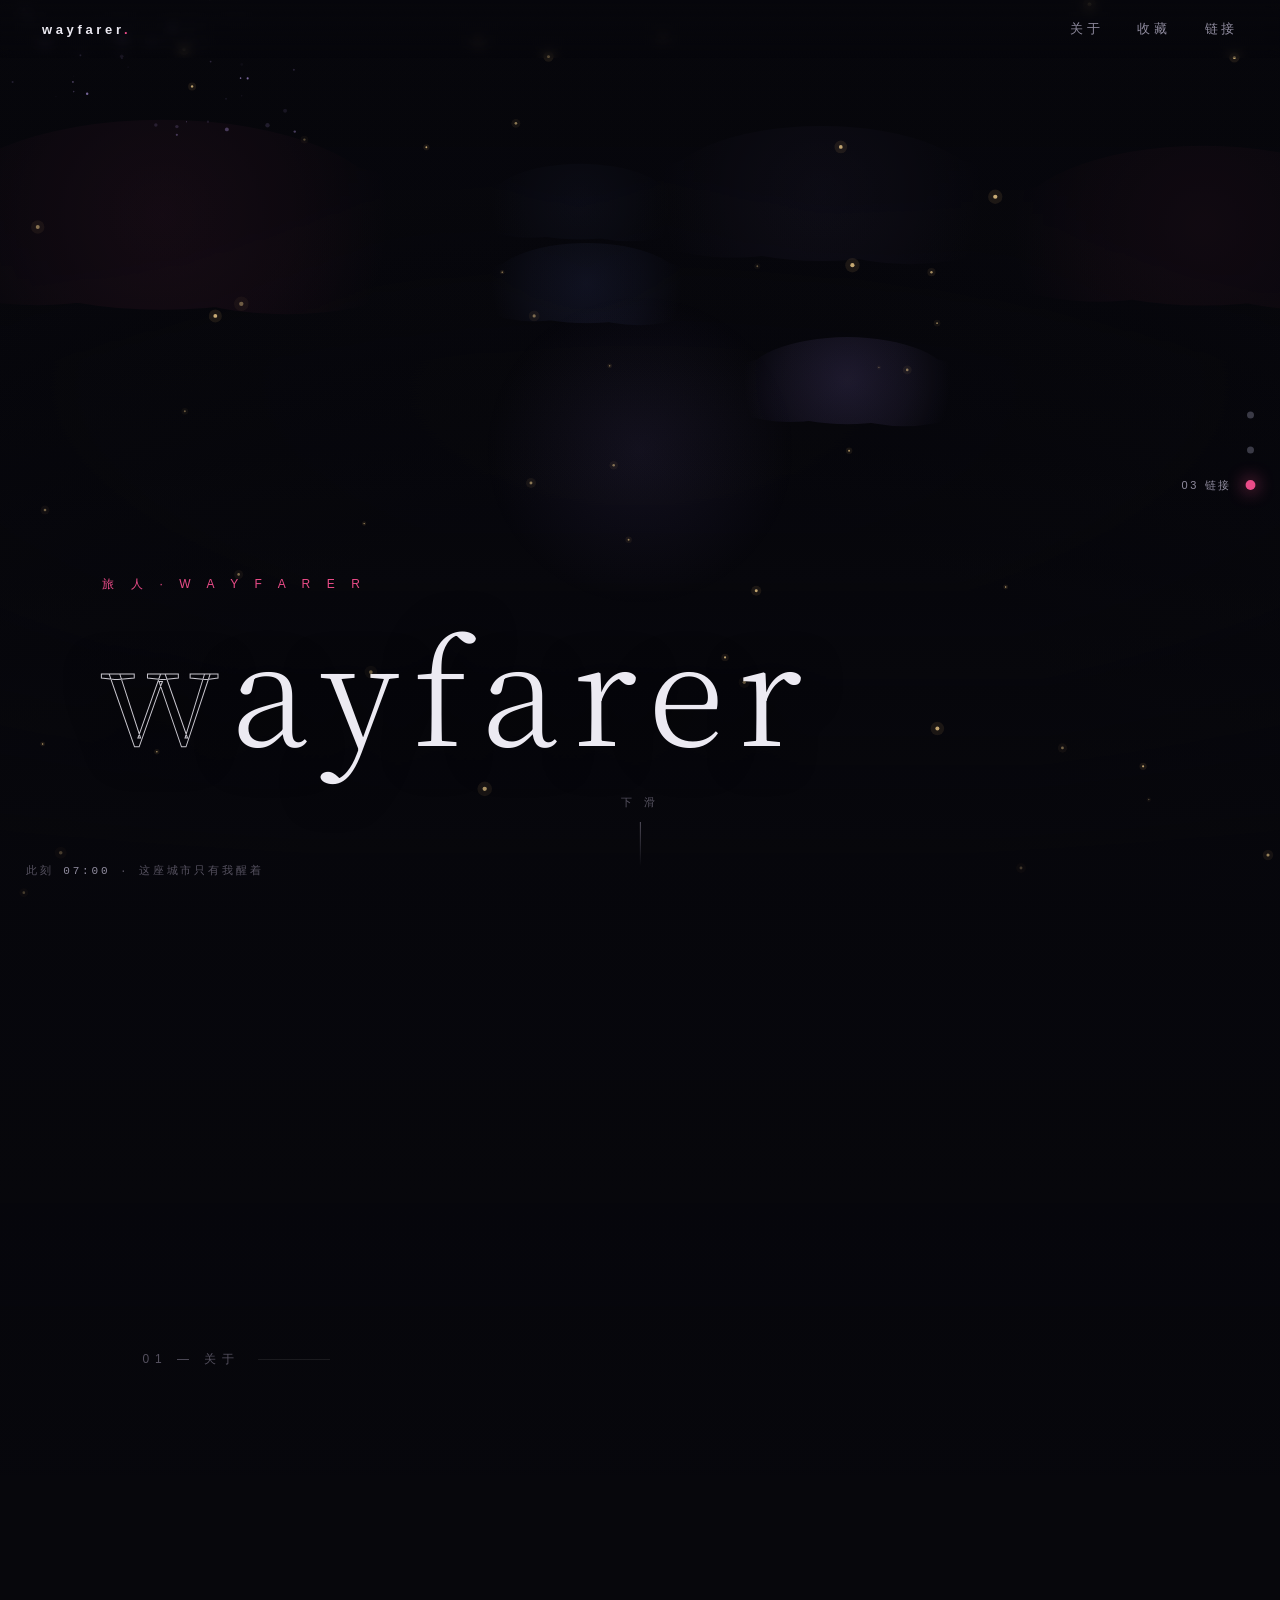
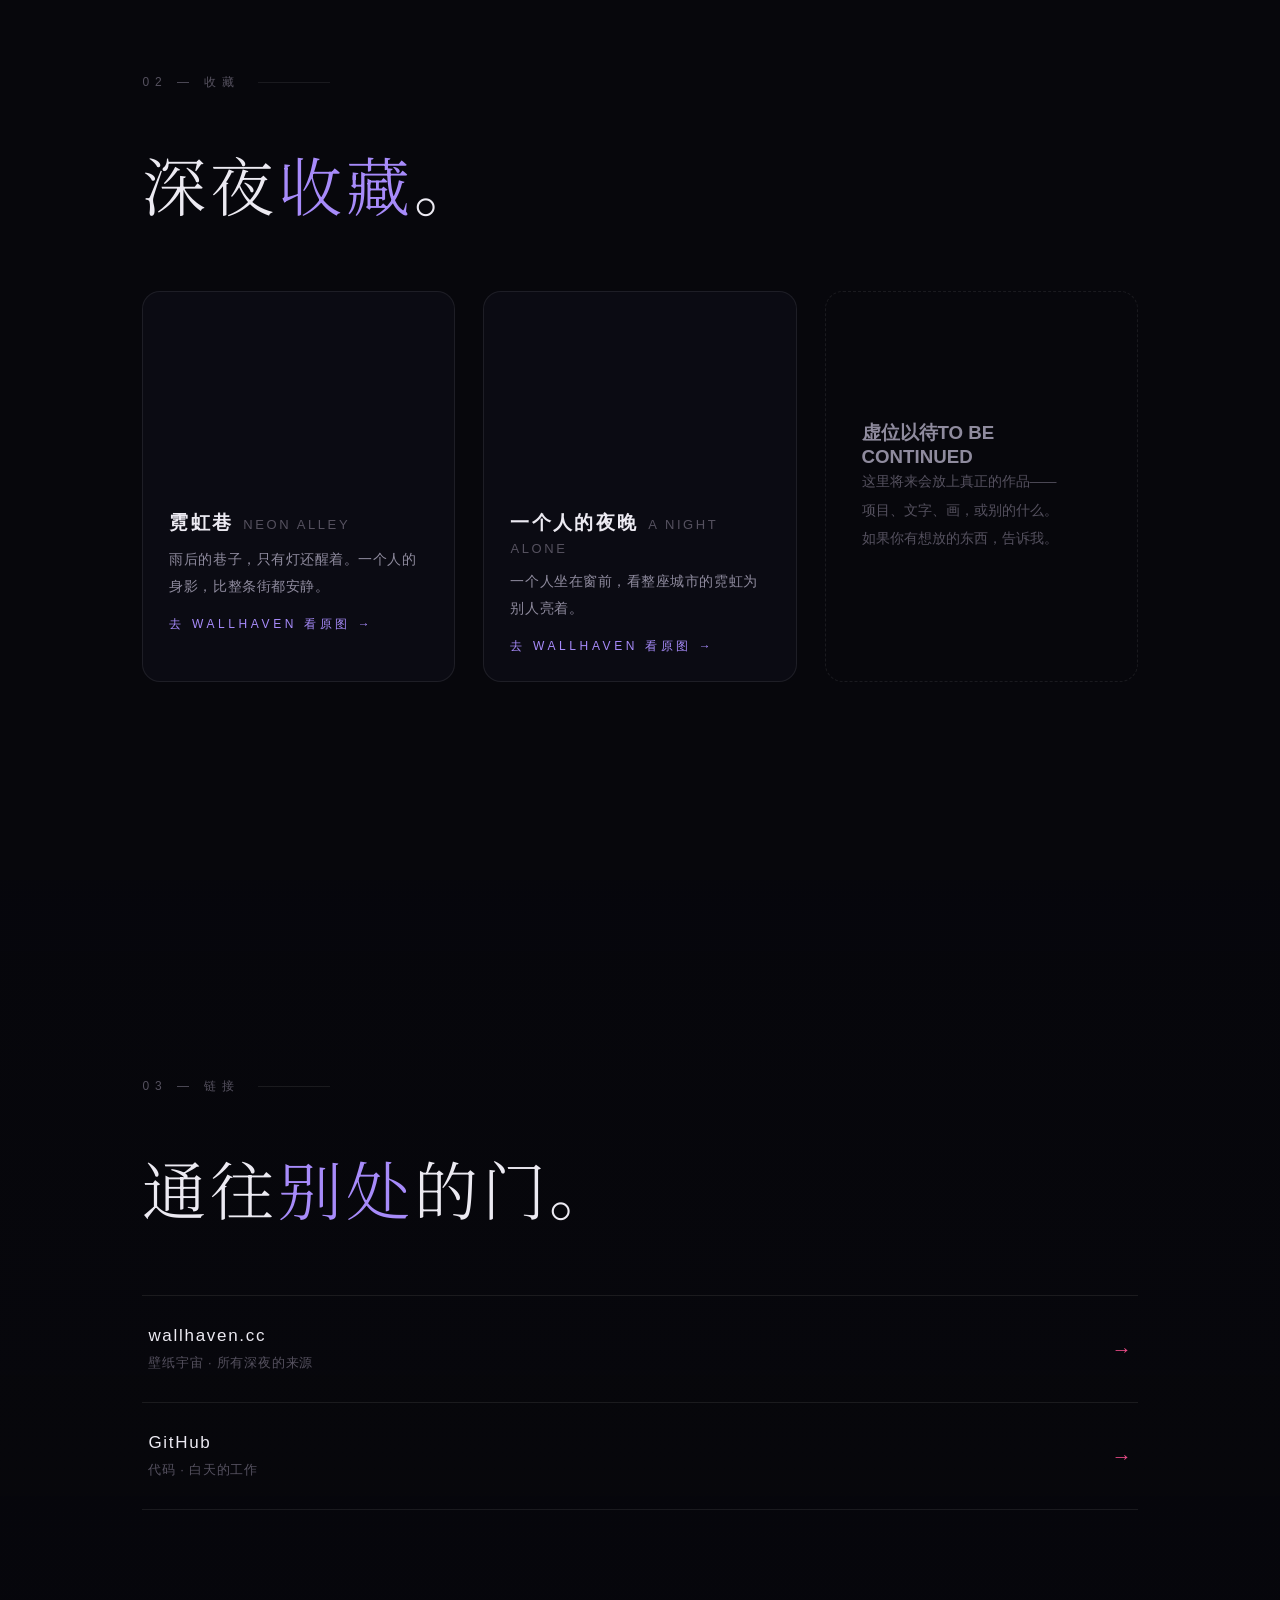
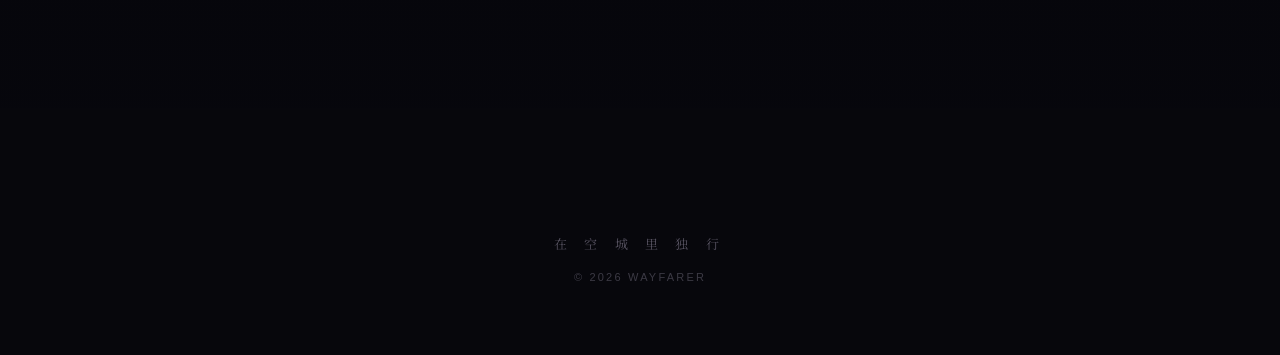
==== index.html @ 4d96c0b1 "Update index.html: faster cloud drift (~10s crossing)" ====
<!DOCTYPE html>
<html lang="zh-CN">
<head>
<meta charset="UTF-8">
<meta name="viewport" content="width=device-width, initial-scale=1.0">
<title>wayfarer · 旅人</title>
<meta name="description" content="wayfarer —— 一座只有我的城市。">
<link rel="preconnect" href="https://fonts.googleapis.com">
<link href="https://fonts.googleapis.com/css2?family=Noto+Serif+SC:wght@300;600&display=swap" rel="stylesheet">
<style>
  *{ margin:0; padding:0; box-sizing:border-box; }
  :root{
    --bg:#07070c;
    --bg2:#0b0b13;
    --txt:#eceaf2;
    --muted:#8f8b9e;
    --faint:#55515f;
    --purple:#a78bfa;
    --pink:#ea4c88;
    --line:rgba(255,255,255,.08);
  }
  html{ scroll-behavior:smooth; }
  body{
    background:var(--bg); color:var(--txt);
    font-family:-apple-system,BlinkMacSystemFont,"Noto Sans SC","PingFang SC","Hiragino Sans GB","Microsoft YaHei",sans-serif;
    overflow-x:hidden; -webkit-font-smoothing:antialiased;
  }
  ::selection{ background:rgba(234,76,136,.35); }
  ::-webkit-scrollbar{ width:9px; }
  ::-webkit-scrollbar-track{ background:var(--bg); }
  ::-webkit-scrollbar-thumb{ background:#26262f; border-radius:6px; }
  ::-webkit-scrollbar-thumb:hover{ background:#3a3a46; }

  .serif{ font-family:"Noto Serif SC",serif; }

  /* 导航 */
  nav{ position:fixed; top:0; left:0; right:0; z-index:50;
    display:flex; justify-content:space-between; align-items:center;
    padding:20px 42px; font-size:13px; letter-spacing:.28em;
    background:linear-gradient(rgba(7,7,12,.72),transparent);
    backdrop-filter:blur(6px); -webkit-backdrop-filter:blur(6px); }
  nav .logo{ color:var(--txt); text-decoration:none; font-weight:600; }
  nav .logo span{ color:var(--pink); }
  nav .links{ display:flex; gap:34px; }
  nav .links a{ color:var(--muted); text-decoration:none; transition:color .25s; }
  nav .links a:hover{ color:var(--txt); }

  /* Hero */
  .hero{ position:relative; height:100vh; min-height:640px; display:flex; align-items:flex-end;
    overflow:hidden; }
  .hero-bg{ position:absolute; inset:-6% 0; z-index:0;
    background:url('https://w.wallhaven.cc/full/6d/wallhaven-6d5k6x.jpg') center 30%/cover no-repeat;
    will-change:transform; }
  .hero-kb{ position:absolute; inset:0; z-index:0;
    animation:herodrift 48s ease-in-out infinite alternate; will-change:transform; }
  @keyframes herodrift{ from{ transform:scale(1); } to{ transform:scale(1.05); } }
  #clouds{ position:absolute; inset:0; z-index:1; pointer-events:none; }
  .hero-veil{ position:absolute; inset:0; z-index:1;
    background:linear-gradient(rgba(7,7,12,.25), rgba(7,7,12,.05) 40%, rgba(7,7,12,.88) 96%),
               radial-gradient(ellipse 80% 60% at 50% 80%, transparent 40%, rgba(7,7,12,.5)); }
  #dust{ position:absolute; inset:0; z-index:2; pointer-events:none; }
  .hero-inner{ position:relative; z-index:3; padding:0 8vw 16vh; max-width:1200px; }
  .eyebrow{ font-size:12px; letter-spacing:.55em; color:var(--pink); margin-bottom:22px; }
  .hero h1{ font-size:clamp(64px,11vw,148px); font-weight:300; letter-spacing:.1em;
    line-height:1; text-shadow:0 4px 40px rgba(0,0,0,.6); }
  .hero h1 .w{ color:transparent; -webkit-text-stroke:1px rgba(236,234,242,.85); }
  .scrollhint{ position:absolute; z-index:3; bottom:34px; left:50%; transform:translateX(-50%);
    color:var(--faint); font-size:11px; letter-spacing:.4em; display:flex; flex-direction:column;
    align-items:center; gap:12px; }
  .scrollhint::after{ content:""; width:1px; height:44px;
    background:linear-gradient(var(--faint),transparent); animation:drop 2.2s ease-in-out infinite; }
  @keyframes drop{ 0%{ transform:scaleY(0); transform-origin:top;} 45%{ transform:scaleY(1); transform-origin:top;}
    55%{ transform:scaleY(1); transform-origin:bottom;} 100%{ transform:scaleY(0); transform-origin:bottom;} }

  /* 通用章节 */
  section.block{ padding:22vh 8vw; max-width:1200px; margin:0 auto; }
  .label{ font-size:12px; letter-spacing:.5em; color:var(--faint); margin-bottom:44px;
    display:flex; align-items:center; gap:18px; }
  .label::after{ content:""; flex:0 0 72px; height:1px; background:var(--line); }
  h2.big{ font-size:clamp(34px,5.4vw,64px); font-weight:300; line-height:1.5;
    letter-spacing:.06em; margin-bottom:60px; }
  h2.big em{ font-style:normal; color:var(--purple); }
  .prose{ max-width:560px; }
  .prose p{ color:var(--muted); font-size:16px; line-height:2.4; letter-spacing:.05em; margin-bottom:18px; }
  .prose p b{ color:var(--txt); font-weight:500; }

  /* 关于背景 */
  .about-bg{ position:relative; overflow:hidden; }
  .about-bg-img{ position:absolute; inset:-12% 0;
    background:url('https://w.wallhaven.cc/full/m9/wallhaven-m9q6e9.jpg') center/cover no-repeat;
    will-change:transform; }
  .about-veil{ position:absolute; inset:0;
    background:linear-gradient(rgba(7,7,12,.60), rgba(7,7,12,.82)); }
  .about-inner{ position:relative; z-index:2; max-width:1200px; margin:0 auto;
    padding:24vh 8vw 12vh; min-height:64vh;
    display:flex; flex-direction:column; justify-content:flex-end; }
  .about-inner .label{ margin-bottom:0; }

  /* 作品集 */
  .grid{ display:grid; grid-template-columns:repeat(auto-fit,minmax(300px,1fr)); gap:28px; }
  .card{ position:relative; border-radius:18px; overflow:hidden; border:1px solid var(--line);
    background:var(--bg2); text-decoration:none; color:var(--txt); display:block;
    transition:transform .35s ease, box-shadow .35s ease, border-color .35s; }
  .card:hover{ transform:translateY(-8px); border-color:rgba(167,139,250,.45);
    box-shadow:0 24px 60px rgba(0,0,0,.5), 0 0 40px rgba(167,139,250,.08); }
  .card .img{ aspect-ratio:16/10; background-size:cover; background-position:center;
    transition:transform .8s ease; }
  .card:hover .img{ transform:scale(1.05); }
  .card .meta{ padding:24px 26px 26px; }
  .card .meta h3{ font-size:19px; font-weight:600; letter-spacing:.12em; margin-bottom:10px; }
  .card .meta h3 .en{ color:var(--faint); font-weight:300; font-size:13px; margin-left:10px; letter-spacing:.2em;}
  .card .meta p{ color:var(--muted); font-size:13.5px; line-height:2; letter-spacing:.04em; }
  .card .go{ display:inline-block; margin-top:16px; font-size:12px; letter-spacing:.3em;
    color:var(--purple); }
  .card.ph{ display:flex; flex-direction:column; justify-content:center; align-items:flex-start;
    min-height:300px; padding:36px; border-style:dashed; background:transparent; cursor:default; }
  .card.ph:hover{ transform:none; box-shadow:none; border-color:var(--line); }
  .card.ph h3{ color:var(--muted); }
  .card.ph p{ color:var(--faint); font-size:13.5px; line-height:2.1; }

  /* 链接 */
  .linkrows{ border-top:1px solid var(--line); }
  .linkrow{ display:flex; justify-content:space-between; align-items:center;
    padding:30px 6px; border-bottom:1px solid var(--line); text-decoration:none;
    color:var(--txt); transition:padding .3s, background .3s; }
  .linkrow:hover{ padding-left:20px; background:rgba(255,255,255,.015); }
  .linkrow .lt{ font-size:17px; letter-spacing:.1em; }
  .linkrow .ld{ font-size:13px; color:var(--faint); margin-top:8px; letter-spacing:.06em; }
  .linkrow .arr{ color:var(--pink); font-size:20px; transition:transform .3s; }
  .linkrow:hover .arr{ transform:translateX(6px); }

  /* 链接背景 */
  .links-bg{ position:relative; overflow:hidden; }
  .links-bg-img{ position:absolute; inset:-12% 0;
    background:url('https://w.wallhaven.cc/full/jx/wallhaven-jx13zp.jpg') center/cover no-repeat;
    will-change:transform; }
  .links-veil{ position:absolute; inset:0;
    background:linear-gradient(rgba(7,7,12,.74), rgba(7,7,12,.90)); }
  .links-inner{ position:relative; z-index:2; max-width:1200px; margin:0 auto;
    padding:22vh 8vw; }

  /* 章节指示器 */
  .dots{ position:fixed; right:26px; top:50%; transform:translateY(-50%); z-index:60;
    display:flex; flex-direction:column; gap:20px; }
  .dots a{ position:relative; display:flex; align-items:center; justify-content:flex-end;
    text-decoration:none; padding:4px 0; }
  .dots .d{ width:7px; height:7px; border-radius:50%; background:#3a3a46; transition:all .3s; }
  .dots .n{ position:absolute; right:22px; font-size:11px; letter-spacing:.24em; white-space:nowrap;
    color:var(--muted); opacity:0; transform:translateX(8px); transition:all .3s; }
  .dots a:hover .n, .dots a.on .n{ opacity:1; transform:none; }
  .dots a.on .d{ background:var(--pink); box-shadow:0 0 12px var(--pink); transform:scale(1.4); }

  /* 此刻 */
  .nowcap{ position:fixed; left:26px; bottom:22px; z-index:60;
    font-size:11px; letter-spacing:.26em; color:var(--faint);
    font-family:ui-monospace,Menlo,Consolas,monospace; pointer-events:none; }
  .nowcap b{ color:var(--muted); font-weight:400; }

  /* 萤火虫与光晕 */
  #flies{ position:fixed; inset:0; z-index:4; pointer-events:none; }
  #glow{ position:fixed; left:0; top:0; z-index:3; width:340px; height:340px;
    margin:-170px 0 0 -170px; border-radius:50%; pointer-events:none;
    background:radial-gradient(circle, rgba(167,139,250,.08), transparent 65%); }

  /* 链接区点击花火 */
  .fw-flash{ position:fixed; z-index:80; width:10px; height:10px; margin:-5px 0 0 -5px;
    border-radius:50%; pointer-events:none;
    background:radial-gradient(circle, #fff, rgba(167,139,250,.6) 40%, transparent 70%);
    animation:fwflash .5s ease-out forwards; }
  @keyframes fwflash{ from{ transform:scale(1); opacity:1; } to{ transform:scale(6); opacity:0; } }
  .fw-p{ position:fixed; z-index:80; width:5px; height:5px; margin:-2.5px 0 0 -2.5px;
    border-radius:50%; pointer-events:none;
    animation:fwp 1.05s cubic-bezier(.15,.6,.35,1) forwards; }
  @keyframes fwp{ 0%{ transform:translate(0,0) scale(1); opacity:1; }
    70%{ opacity:1; } 100%{ transform:translate(var(--dx),var(--dy)) scale(.15); opacity:0; } }
  @media (prefers-reduced-motion: reduce){ .fw-flash,.fw-p{ display:none; } .hero-kb{ animation:none; } }

  footer{ padding:14vh 8vw 8vh; text-align:center; }
  footer .end{ font-size:13px; letter-spacing:.55em; color:var(--faint); margin-bottom:18px; }
  footer .copy{ font-size:11px; letter-spacing:.2em; color:#3c3a45; }

  /* 入场动画 */
  .rv{ opacity:0; transform:translateY(46px); transition:opacity 1.1s ease, transform 1.1s ease; }
  .rv.in{ opacity:1; transform:none; }
  .rv.d1{ transition-delay:.12s; } .rv.d2{ transition-delay:.24s; } .rv.d3{ transition-delay:.36s; }

  @media (max-width:640px){
    nav{ padding:16px 22px; } nav .links{ gap:20px; }
    section.block{ padding:16vh 7vw; }
    .hero-inner{ padding:0 7vw 14vh; }
  }
</style>
</head>
<body>

<nav>
  <a class="logo" href="#">wayfarer<span>.</span></a>
  <div class="links">
    <a href="#about">关于</a>
    <a href="#works">收藏</a>
    <a href="#links">链接</a>
  </div>
</nav>

<div class="dots">
  <a href="#about" data-sec="about"><span class="n">01 关于</span><span class="d"></span></a>
  <a href="#works" data-sec="works"><span class="n">02 收藏</span><span class="d"></span></a>
  <a href="#links" data-sec="links"><span class="n">03 链接</span><span class="d"></span></a>
</div>

<header class="hero">
  <div class="hero-kb"><div class="hero-bg" data-para="0.12"></div></div>
  <canvas id="clouds"></canvas>
  <div class="hero-veil"></div>
  <canvas id="dust"></canvas>
  <div class="hero-inner">
    <div class="eyebrow">旅 人 · W A Y F A R E R</div>
    <h1 class="serif"><span class="w">w</span>ayfarer</h1>
  </div>
  <div class="scrollhint">下 滑</div>
</header>

<section class="about-bg" id="about">
  <div class="about-bg-img" data-para="0.15"></div>
  <div class="about-veil"></div>
  <div class="about-inner">
    <div class="label rv">01 — 关于</div>
  </div>
</section>

<section class="block" id="works">
  <div class="label rv">02 — 收藏</div>
  <h2 class="big serif rv">深夜<em>收藏</em>。</h2>
  <div class="grid">
    <a class="card rv" href="https://wallhaven.cc/w/gpo1g3" target="_blank" rel="noopener">
      <div class="img" style="background-image:url('https://w.wallhaven.cc/full/gp/wallhaven-gpo1g3.jpg')"></div>
      <div class="meta">
        <h3>霓虹巷<span class="en">NEON ALLEY</span></h3>
        <p>雨后的巷子，只有灯还醒着。一个人的身影，比整条街都安静。</p>
        <span class="go">去 WALLHAVEN 看原图 →</span>
      </div>
    </a>
    <a class="card rv d1" href="https://wallhaven.cc/w/pkvw9p" target="_blank" rel="noopener">
      <div class="img" style="background-image:url('https://w.wallhaven.cc/full/pk/wallhaven-pkvw9p.jpg')"></div>
      <div class="meta">
        <h3>一个人的夜晚<span class="en">A NIGHT ALONE</span></h3>
        <p>一个人坐在窗前，看整座城市的霓虹为别人亮着。</p>
        <span class="go">去 WALLHAVEN 看原图 →</span>
      </div>
    </a>
    <div class="card ph rv d2">
      <h3>虚位以待<span class="en">TO BE CONTINUED</span></h3>
      <p>这里将来会放上真正的作品——<br>项目、文字、画，或别的什么。<br>如果你有想放的东西，告诉我。</p>
    </div>
  </div>
</section>

<section class="links-bg" id="links">
  <div class="links-bg-img" data-para="0.15"></div>
  <div class="links-veil"></div>
  <div class="links-inner">
  <div class="label rv">03 — 链接</div>
  <h2 class="big serif rv">通往<em>别处</em>的门。</h2>
  <div class="linkrows">
    <a class="linkrow rv" href="https://wallhaven.cc/" target="_blank" rel="noopener">
      <div><div class="lt">wallhaven.cc</div><div class="ld">壁纸宇宙 · 所有深夜的来源</div></div>
      <div class="arr">→</div>
    </a>
    <a class="linkrow rv d1" href="https://github.com/qffy715" target="_blank" rel="noopener">
      <div><div class="lt">GitHub</div><div class="ld">代码 · 白天的工作</div></div>
      <div class="arr">→</div>
    </a>
  </div>
  </div>
</section>

<footer>
  <div class="end serif">在 空 城 里 独 行</div>
  <div class="copy">© 2026 WAYFARER</div>
</footer>

<canvas id="flies"></canvas>
<div id="glow"></div>
<div class="nowcap">此刻 <b id="clock">--:--</b> · 这座城市只有我醒着</div>

<script>
(function(){
  /* 视差 */
  var paras = document.querySelectorAll('[data-para]');
  var ticking = false;
  function para(){
    var vh = window.innerHeight;
    paras.forEach(function(p){
      var r = p.parentElement.getBoundingClientRect();
      if(r.bottom > 0 && r.top < vh){
        var prog = (vh - r.top) / (vh + r.height);   /* 0..1 */
        var speed = parseFloat(p.dataset.para);
        p.style.transform = 'translateY(' + ((prog - 0.5) * speed * 220) + 'px)';
      }
    });
    ticking = false;
  }
  window.addEventListener('scroll', function(){
    if(!ticking){ requestAnimationFrame(para); ticking = true; }
  }, {passive:true});
  para();

  /* 入场 */
  var io = new IntersectionObserver(function(es){
    es.forEach(function(e){ if(e.isIntersecting){ e.target.classList.add('in'); io.unobserve(e.target); } });
  }, {threshold:0.12});
  document.querySelectorAll('.rv').forEach(function(n){ io.observe(n); });

  /* 尘埃 */
  var cv = document.getElementById('dust'), ctx = cv.getContext('2d');
  var W, H, ps = [];
  function size(){ W = cv.width = cv.offsetWidth; H = cv.height = cv.offsetHeight; }
  size(); window.addEventListener('resize', size);
  for(var i=0;i<46;i++) ps.push({ x:Math.random(), y:Math.random(), r:Math.random()*1.8+0.4,
    s:Math.random()*0.00045+0.00012, o:Math.random()*0.5+0.15, ph:Math.random()*6.28 });
  (function loop(t){
    ctx.clearRect(0,0,W,H);
    ps.forEach(function(p){
      p.y -= p.s; p.x += Math.sin(t/2400 + p.ph)*0.00022;
      if(p.y < -0.02){ p.y = 1.02; p.x = Math.random(); }
      var tw = p.o * (0.6 + 0.4*Math.sin(t/900 + p.ph));
      ctx.beginPath(); ctx.arc(p.x*W, p.y*H, p.r, 0, 6.28);
      ctx.fillStyle = 'rgba(200,170,255,' + tw.toFixed(3) + ')'; ctx.fill();
    });
    requestAnimationFrame(loop);
  })(0);

  /* 漂移的云雾 */
  var cc = document.getElementById('clouds'), cx = cc.getContext('2d');
  var CW = 0, CH = 0, clouds = [];
  function csize(){
    var r = cc.parentElement.getBoundingClientRect();
    CW = cc.width = Math.max(1, r.width); CH = cc.height = Math.max(1, r.height);
  }
  csize(); window.addEventListener('resize', csize);
  var cloudCols = ['167,139,250','234,76,136','120,140,255'];
  for(var ci=0; ci<7; ci++) clouds.push({
    x:Math.random()*1.5-0.25, y:0.04+Math.random()*0.52,
    s:0.22+Math.random()*0.45, v:0.0022+Math.random()*0.0012,
    a:0.10+Math.random()*0.12, c:cloudCols[ci%3], ph:Math.random()*6.28
  });
  (function cloop(t){
    t = t || 0;
    cx.clearRect(0,0,CW,CH);
    var base = Math.max(CW,CH);
    for(var j=0; j<clouds.length; j++){
      var f = clouds[j];
      f.x += f.v; if(f.x > 1.3) f.x = -0.3;
      var ef = Math.min(1, (f.x+0.3)/0.25, (1.3-f.x)/0.25);
      ef = Math.max(0, ef);
      var ctw = 0.7 + 0.3*Math.sin(t/4500 + f.ph);
      var al = f.a * ctw * ef;
      if(al <= 0.004) continue;
      var px = f.x*CW, py = f.y*CH, R = f.s*base*0.30;
      var g = cx.createRadialGradient(px,py,0,px,py,R);
      g.addColorStop(0, 'rgba('+f.c+','+al.toFixed(3)+')');
      g.addColorStop(0.6, 'rgba('+f.c+','+(al*0.5).toFixed(3)+')');
      g.addColorStop(1, 'rgba('+f.c+',0)');
      cx.fillStyle = g;
      cx.beginPath();
      cx.ellipse(px, py, R, R*0.42, 0, 0, 6.29);
      cx.ellipse(px-R*0.55, py+R*0.08, R*0.7, R*0.32, 0, 0, 6.29);
      cx.ellipse(px+R*0.55, py+R*0.10, R*0.75, R*0.34, 0, 0, 6.29);
      cx.fill();
    }
    requestAnimationFrame(cloop);
  })();

  /* 章节指示器 */
  var dotLinks = document.querySelectorAll('.dots a');
  var secIO = new IntersectionObserver(function(es){
    es.forEach(function(e){
      if(e.isIntersecting){
        dotLinks.forEach(function(a){ a.classList.toggle('on', a.dataset.sec === e.target.id); });
      }
    });
  }, {threshold:0.3});
  ['about','works','links'].forEach(function(id){
    var s = document.getElementById(id); if(s) secIO.observe(s);
  });

  /* 此刻 */
  function clock(){
    var d = new Date(), p = function(n){ return (n<10?'0':'')+n; };
    document.getElementById('clock').textContent = p(d.getHours())+':'+p(d.getMinutes());
  }
  clock(); setInterval(clock, 20000);

  /* 萤火虫 + 鼠标光晕 */
  var fc = document.getElementById('flies'), fx = fc.getContext('2d');
  var glowEl = document.getElementById('glow');
  var FW, FH, flies = [];
  function fsize(){ FW = fc.width = window.innerWidth; FH = fc.height = window.innerHeight; }
  fsize(); window.addEventListener('resize', fsize);
  for(var i=0;i<48;i++) flies.push({ x:Math.random(), y:Math.random(),
    r:Math.random()*1.6+0.6, vx:(Math.random()-.5)*0.00016, vy:(Math.random()-.5)*0.00012,
    ph:Math.random()*6.28, sp:Math.random()*0.6+0.4 });
  var mx = window.innerWidth/2, my = window.innerHeight/2, gx = mx, gy = my;
  window.addEventListener('pointermove', function(e){ mx = e.clientX; my = e.clientY; }, {passive:true});
  (function floop(t){
    fx.clearRect(0,0,FW,FH);
    for(var j=0;j<flies.length;j++){
      var f = flies[j];
      f.x += f.vx; f.y += f.vy;
      if(f.x < 0) f.x = 1; if(f.x > 1) f.x = 0;
      if(f.y < 0) f.y = 1; if(f.y > 1) f.y = 0;
      var tw = 0.22 + 0.55*Math.abs(Math.sin(t/1000*f.sp + f.ph));
      fx.beginPath(); fx.arc(f.x*FW, f.y*FH, f.r, 0, 6.28);
      fx.fillStyle = 'rgba(255,220,150,' + tw.toFixed(3) + ')'; fx.fill();
      fx.beginPath(); fx.arc(f.x*FW, f.y*FH, f.r*3.4, 0, 6.28);
      fx.fillStyle = 'rgba(255,200,120,' + (tw*0.12).toFixed(3) + ')'; fx.fill();
    }
    gx += (mx-gx)*0.08; gy += (my-gy)*0.08;
    glowEl.style.transform = 'translate(' + gx + 'px,' + gy + 'px)';
    requestAnimationFrame(floop);
  })(0);

  /* 全页面点击花火 */
  document.addEventListener('pointerdown', function(e){
    var x = e.clientX, y = e.clientY;
    var fl = document.createElement('span');
    fl.className = 'fw-flash';
    fl.style.left = x + 'px'; fl.style.top = y + 'px';
    document.body.appendChild(fl);
    setTimeout(function(){ fl.remove(); }, 500);
    var colors = ['#ea4c88','#a78bfa','#ffd9a0','#67e8f9','#f9a8d4'];
    for(var i=0;i<26;i++){
      var p = document.createElement('span');
      p.className = 'fw-p';
      var c = colors[i % colors.length];
      p.style.background = c; p.style.boxShadow = '0 0 8px ' + c;
      p.style.left = x + 'px'; p.style.top = y + 'px';
      var a = (i/26)*6.283 + Math.random()*0.35;
      var d = 60 + Math.random()*110;
      p.style.setProperty('--dx', (Math.cos(a)*d).toFixed(1) + 'px');
      p.style.setProperty('--dy', (Math.sin(a)*d + 45).toFixed(1) + 'px');
      document.body.appendChild(p);
      (function(el){ setTimeout(function(){ el.remove(); }, 1100); })(p);
    }
  });
})();
</script>
</body>
</html>
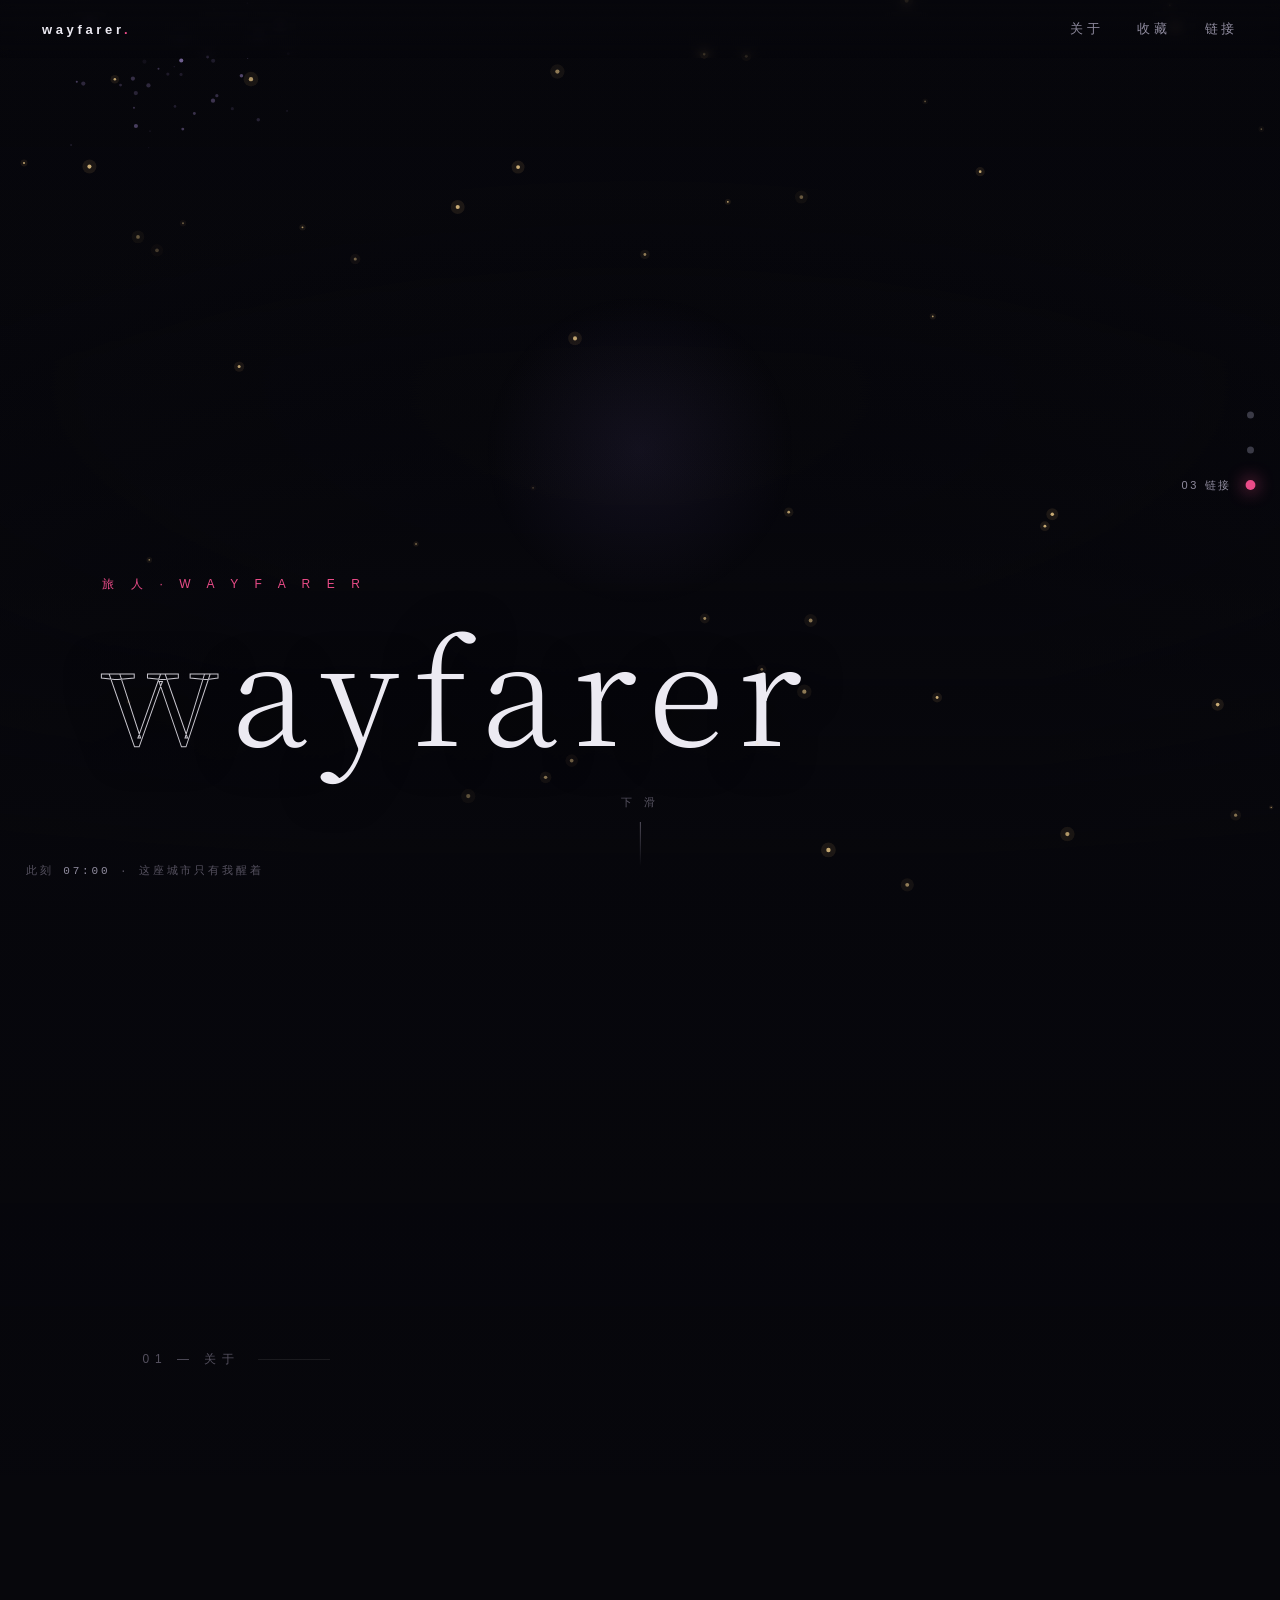
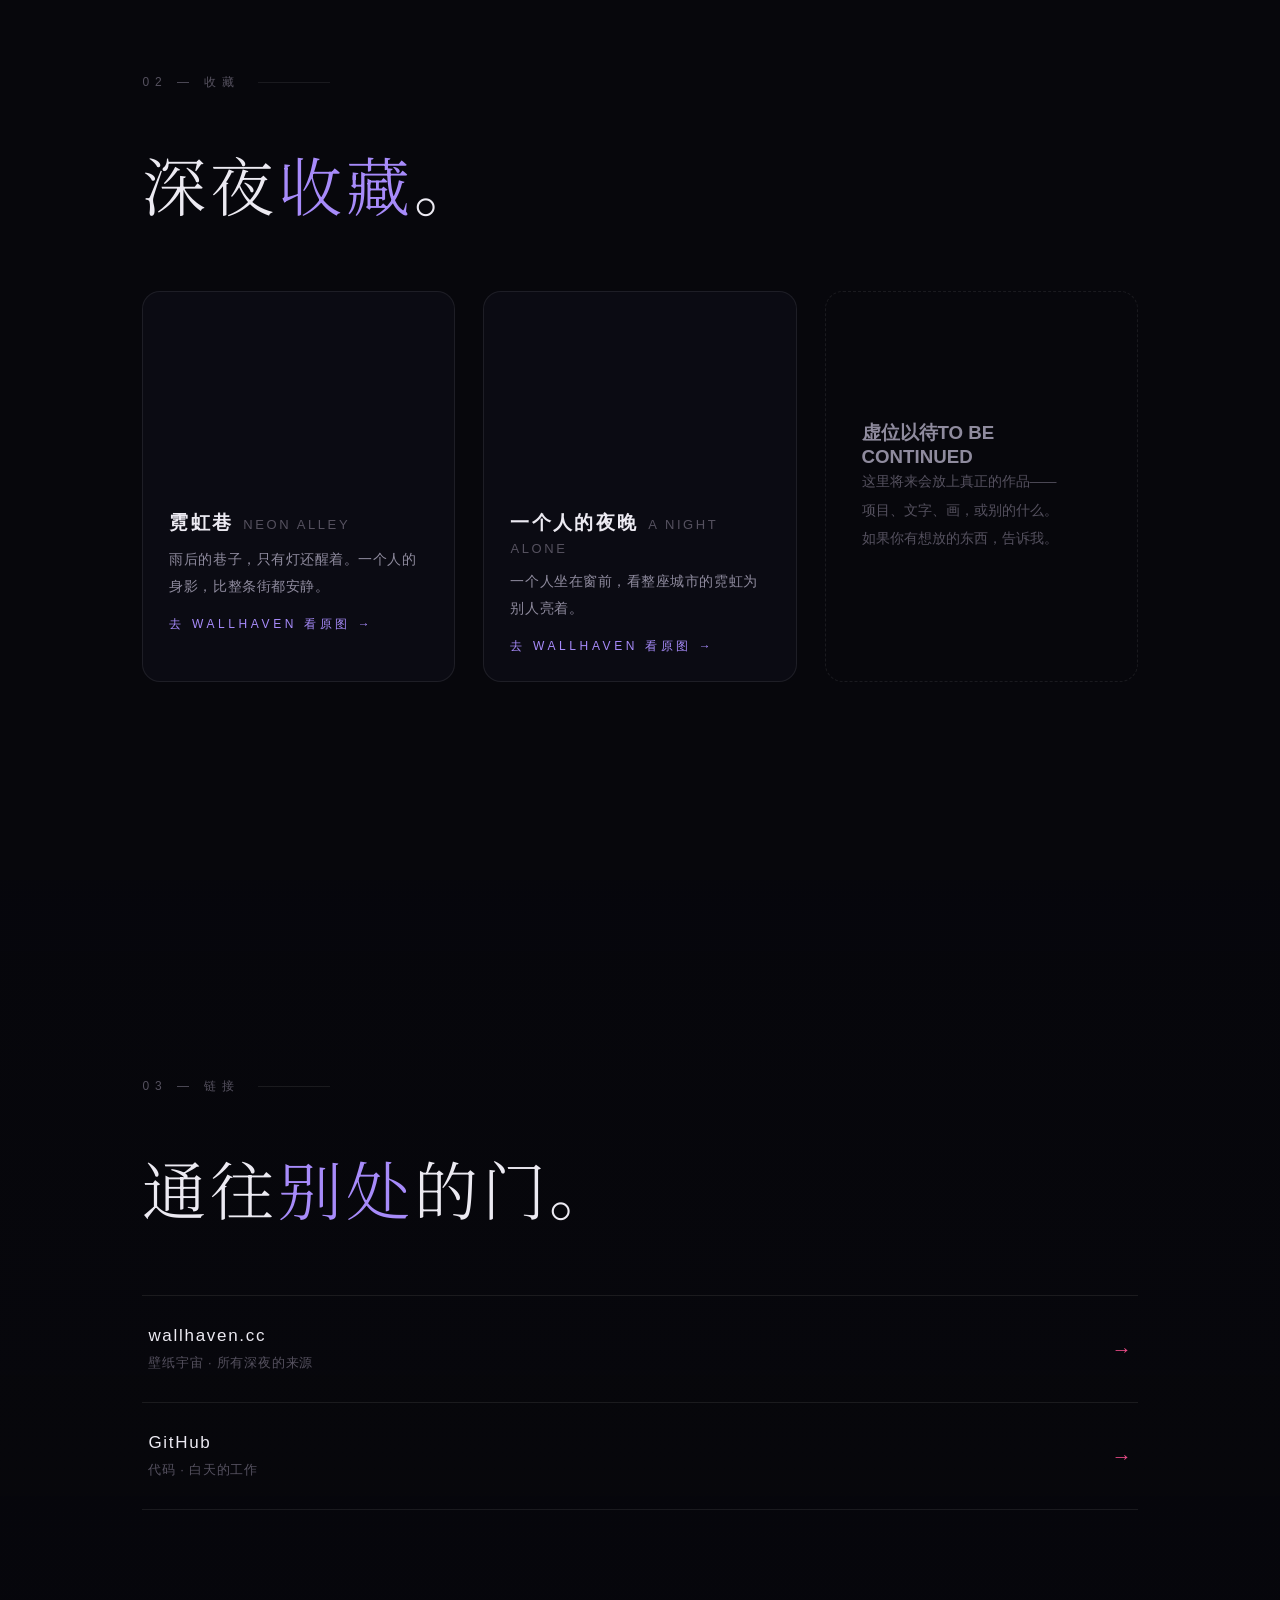
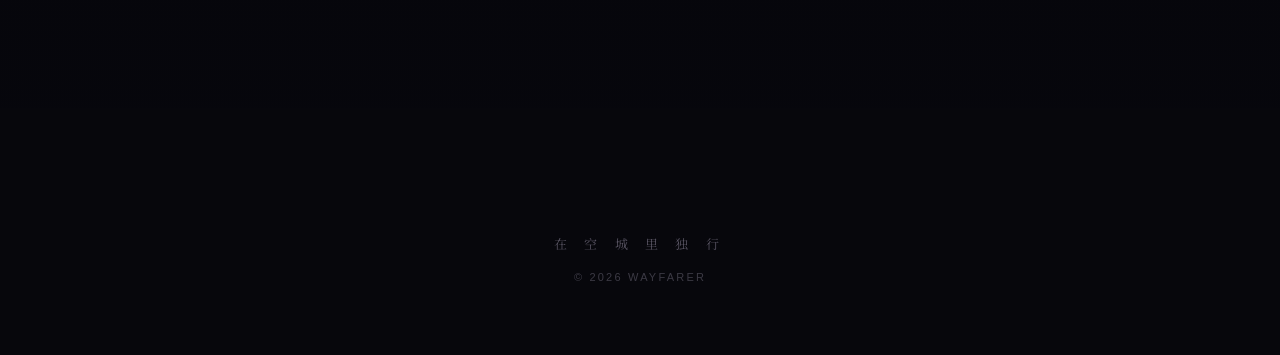
==== commit 84eaa308: "Hero background: animated clouds video" ====
--- a/index.html
+++ b/index.html
@@ -48,13 +48,8 @@
   /* Hero */
   .hero{ position:relative; height:100vh; min-height:640px; display:flex; align-items:flex-end;
     overflow:hidden; }
-  .hero-bg{ position:absolute; inset:-6% 0; z-index:0;
-    background:url('https://w.wallhaven.cc/full/6d/wallhaven-6d5k6x.jpg') center 30%/cover no-repeat;
-    will-change:transform; }
-  .hero-kb{ position:absolute; inset:0; z-index:0;
-    animation:herodrift 48s ease-in-out infinite alternate; will-change:transform; }
-  @keyframes herodrift{ from{ transform:scale(1); } to{ transform:scale(1.05); } }
-  #clouds{ position:absolute; inset:0; z-index:1; pointer-events:none; }
+  .hero-bg{ position:absolute; left:0; top:-6%; width:100%; height:112%; z-index:0;
+    object-fit:cover; will-change:transform; background:#07070c; }
   .hero-veil{ position:absolute; inset:0; z-index:1;
     background:linear-gradient(rgba(7,7,12,.25), rgba(7,7,12,.05) 40%, rgba(7,7,12,.88) 96%),
                radial-gradient(ellipse 80% 60% at 50% 80%, transparent 40%, rgba(7,7,12,.5)); }
@@ -173,7 +168,7 @@
     animation:fwp 1.05s cubic-bezier(.15,.6,.35,1) forwards; }
   @keyframes fwp{ 0%{ transform:translate(0,0) scale(1); opacity:1; }
     70%{ opacity:1; } 100%{ transform:translate(var(--dx),var(--dy)) scale(.15); opacity:0; } }
-  @media (prefers-reduced-motion: reduce){ .fw-flash,.fw-p{ display:none; } .hero-kb{ animation:none; } }
+  @media (prefers-reduced-motion: reduce){ .fw-flash,.fw-p{ display:none; } }
 
   footer{ padding:14vh 8vw 8vh; text-align:center; }
   footer .end{ font-size:13px; letter-spacing:.55em; color:var(--faint); margin-bottom:18px; }
@@ -209,8 +204,10 @@
 </div>
 
 <header class="hero">
-  <div class="hero-kb"><div class="hero-bg" data-para="0.12"></div></div>
-  <canvas id="clouds"></canvas>
+  <video class="hero-bg" data-para="0.12" autoplay muted loop playsinline preload="auto"
+         poster="https://w.wallhaven.cc/full/6d/wallhaven-6d5k6x.jpg">
+    <source src="hero-clouds.mp4" type="video/mp4">
+  </video>
   <div class="hero-veil"></div>
   <canvas id="dust"></canvas>
   <div class="hero-inner">
@@ -329,47 +326,6 @@
     });
     requestAnimationFrame(loop);
   })(0);
-
-  /* 漂移的云雾 */
-  var cc = document.getElementById('clouds'), cx = cc.getContext('2d');
-  var CW = 0, CH = 0, clouds = [];
-  function csize(){
-    var r = cc.parentElement.getBoundingClientRect();
-    CW = cc.width = Math.max(1, r.width); CH = cc.height = Math.max(1, r.height);
-  }
-  csize(); window.addEventListener('resize', csize);
-  var cloudCols = ['167,139,250','234,76,136','120,140,255'];
-  for(var ci=0; ci<7; ci++) clouds.push({
-    x:Math.random()*1.5-0.25, y:0.04+Math.random()*0.52,
-    s:0.22+Math.random()*0.45, v:0.0022+Math.random()*0.0012,
-    a:0.10+Math.random()*0.12, c:cloudCols[ci%3], ph:Math.random()*6.28
-  });
-  (function cloop(t){
-    t = t || 0;
-    cx.clearRect(0,0,CW,CH);
-    var base = Math.max(CW,CH);
-    for(var j=0; j<clouds.length; j++){
-      var f = clouds[j];
-      f.x += f.v; if(f.x > 1.3) f.x = -0.3;
-      var ef = Math.min(1, (f.x+0.3)/0.25, (1.3-f.x)/0.25);
-      ef = Math.max(0, ef);
-      var ctw = 0.7 + 0.3*Math.sin(t/4500 + f.ph);
-      var al = f.a * ctw * ef;
-      if(al <= 0.004) continue;
-      var px = f.x*CW, py = f.y*CH, R = f.s*base*0.30;
-      var g = cx.createRadialGradient(px,py,0,px,py,R);
-      g.addColorStop(0, 'rgba('+f.c+','+al.toFixed(3)+')');
-      g.addColorStop(0.6, 'rgba('+f.c+','+(al*0.5).toFixed(3)+')');
-      g.addColorStop(1, 'rgba('+f.c+',0)');
-      cx.fillStyle = g;
-      cx.beginPath();
-      cx.ellipse(px, py, R, R*0.42, 0, 0, 6.29);
-      cx.ellipse(px-R*0.55, py+R*0.08, R*0.7, R*0.32, 0, 0, 6.29);
-      cx.ellipse(px+R*0.55, py+R*0.10, R*0.75, R*0.34, 0, 0, 6.29);
-      cx.fill();
-    }
-    requestAnimationFrame(cloop);
-  })();
 
   /* 章节指示器 */
   var dotLinks = document.querySelectorAll('.dots a');
@@ -443,6 +399,11 @@
       (function(el){ setTimeout(function(){ el.remove(); }, 1100); })(p);
     }
   });
+  /* 减少动态偏好：停掉背景视频 */
+  if(window.matchMedia('(prefers-reduced-motion: reduce)').matches){
+    var hv = document.querySelector('video.hero-bg');
+    if(hv){ hv.pause(); hv.removeAttribute('autoplay'); }
+  }
 })();
 </script>
 </body>
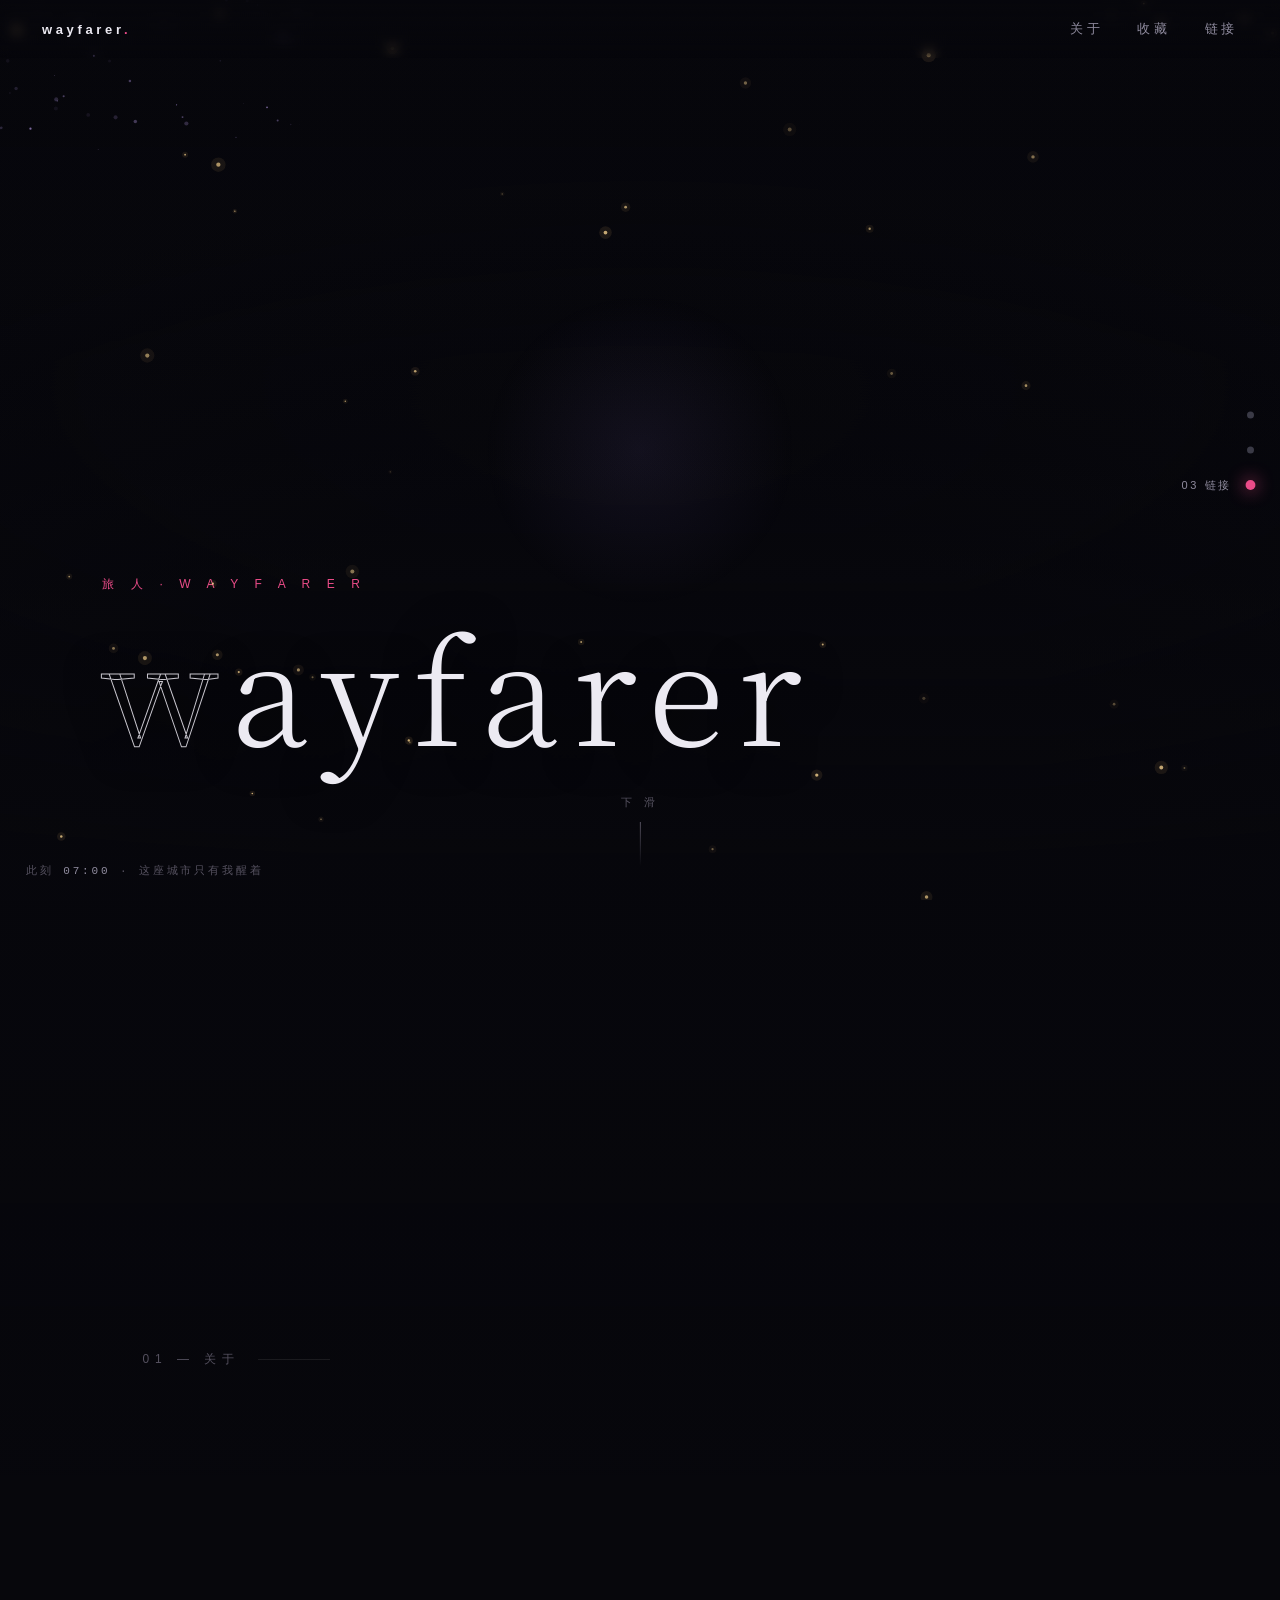
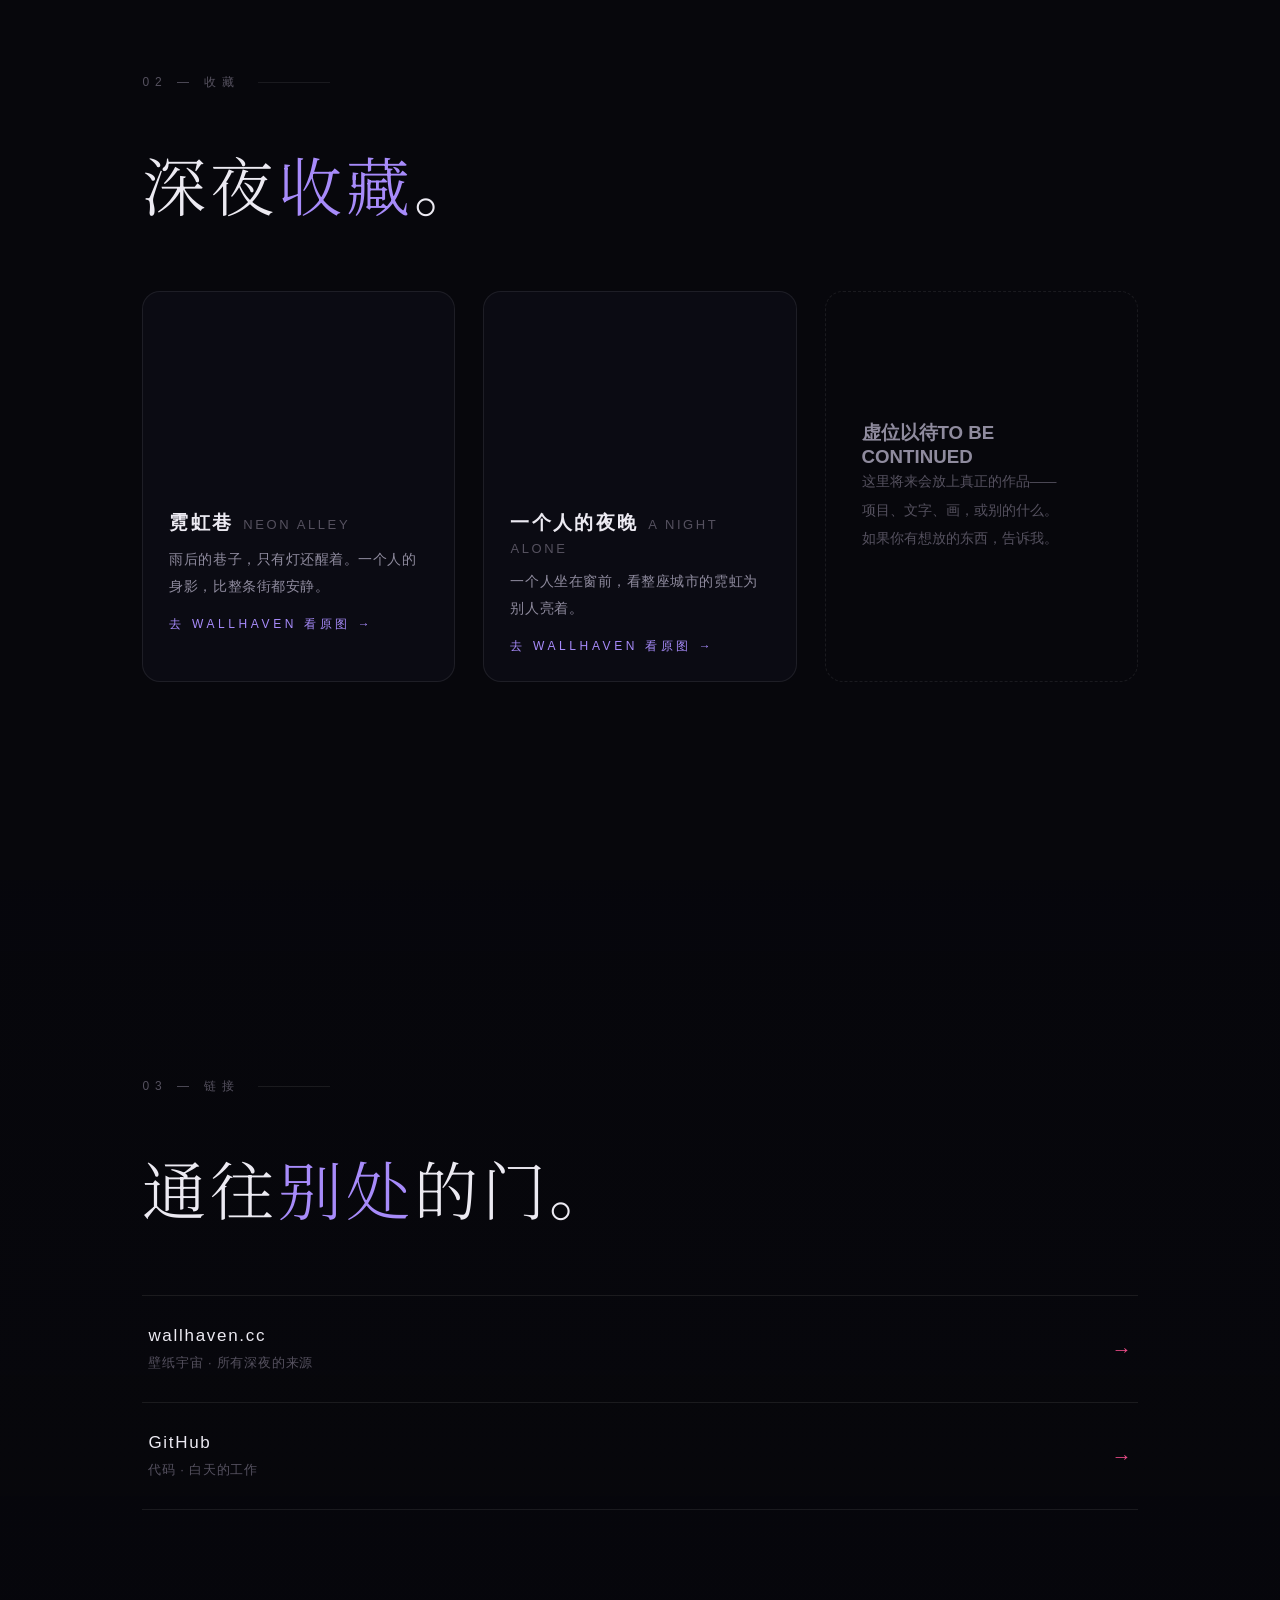
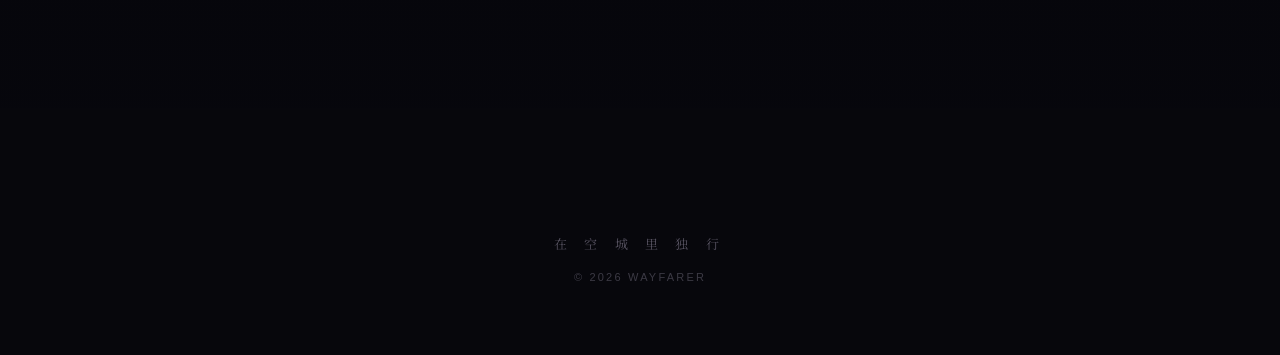
==== commit 6fa1cee4: "Revert hero to static image, remove cloud effects" ====
--- a/index.html
+++ b/index.html
@@ -48,8 +48,9 @@
   /* Hero */
   .hero{ position:relative; height:100vh; min-height:640px; display:flex; align-items:flex-end;
     overflow:hidden; }
-  .hero-bg{ position:absolute; left:0; top:-6%; width:100%; height:112%; z-index:0;
-    object-fit:cover; will-change:transform; background:#07070c; }
+  .hero-bg{ position:absolute; inset:-6% 0; z-index:0;
+    background:url('https://w.wallhaven.cc/full/6d/wallhaven-6d5k6x.jpg') center 30%/cover no-repeat;
+    will-change:transform; }
   .hero-veil{ position:absolute; inset:0; z-index:1;
     background:linear-gradient(rgba(7,7,12,.25), rgba(7,7,12,.05) 40%, rgba(7,7,12,.88) 96%),
                radial-gradient(ellipse 80% 60% at 50% 80%, transparent 40%, rgba(7,7,12,.5)); }
@@ -204,10 +205,7 @@
 </div>
 
 <header class="hero">
-  <video class="hero-bg" data-para="0.12" autoplay muted loop playsinline preload="auto"
-         poster="https://w.wallhaven.cc/full/6d/wallhaven-6d5k6x.jpg">
-    <source src="hero-clouds.mp4" type="video/mp4">
-  </video>
+  <div class="hero-bg" data-para="0.12"></div>
   <div class="hero-veil"></div>
   <canvas id="dust"></canvas>
   <div class="hero-inner">
@@ -399,11 +397,6 @@
       (function(el){ setTimeout(function(){ el.remove(); }, 1100); })(p);
     }
   });
-  /* 减少动态偏好：停掉背景视频 */
-  if(window.matchMedia('(prefers-reduced-motion: reduce)').matches){
-    var hv = document.querySelector('video.hero-bg');
-    if(hv){ hv.pause(); hv.removeAttribute('autoplay'); }
-  }
 })();
 </script>
 </body>
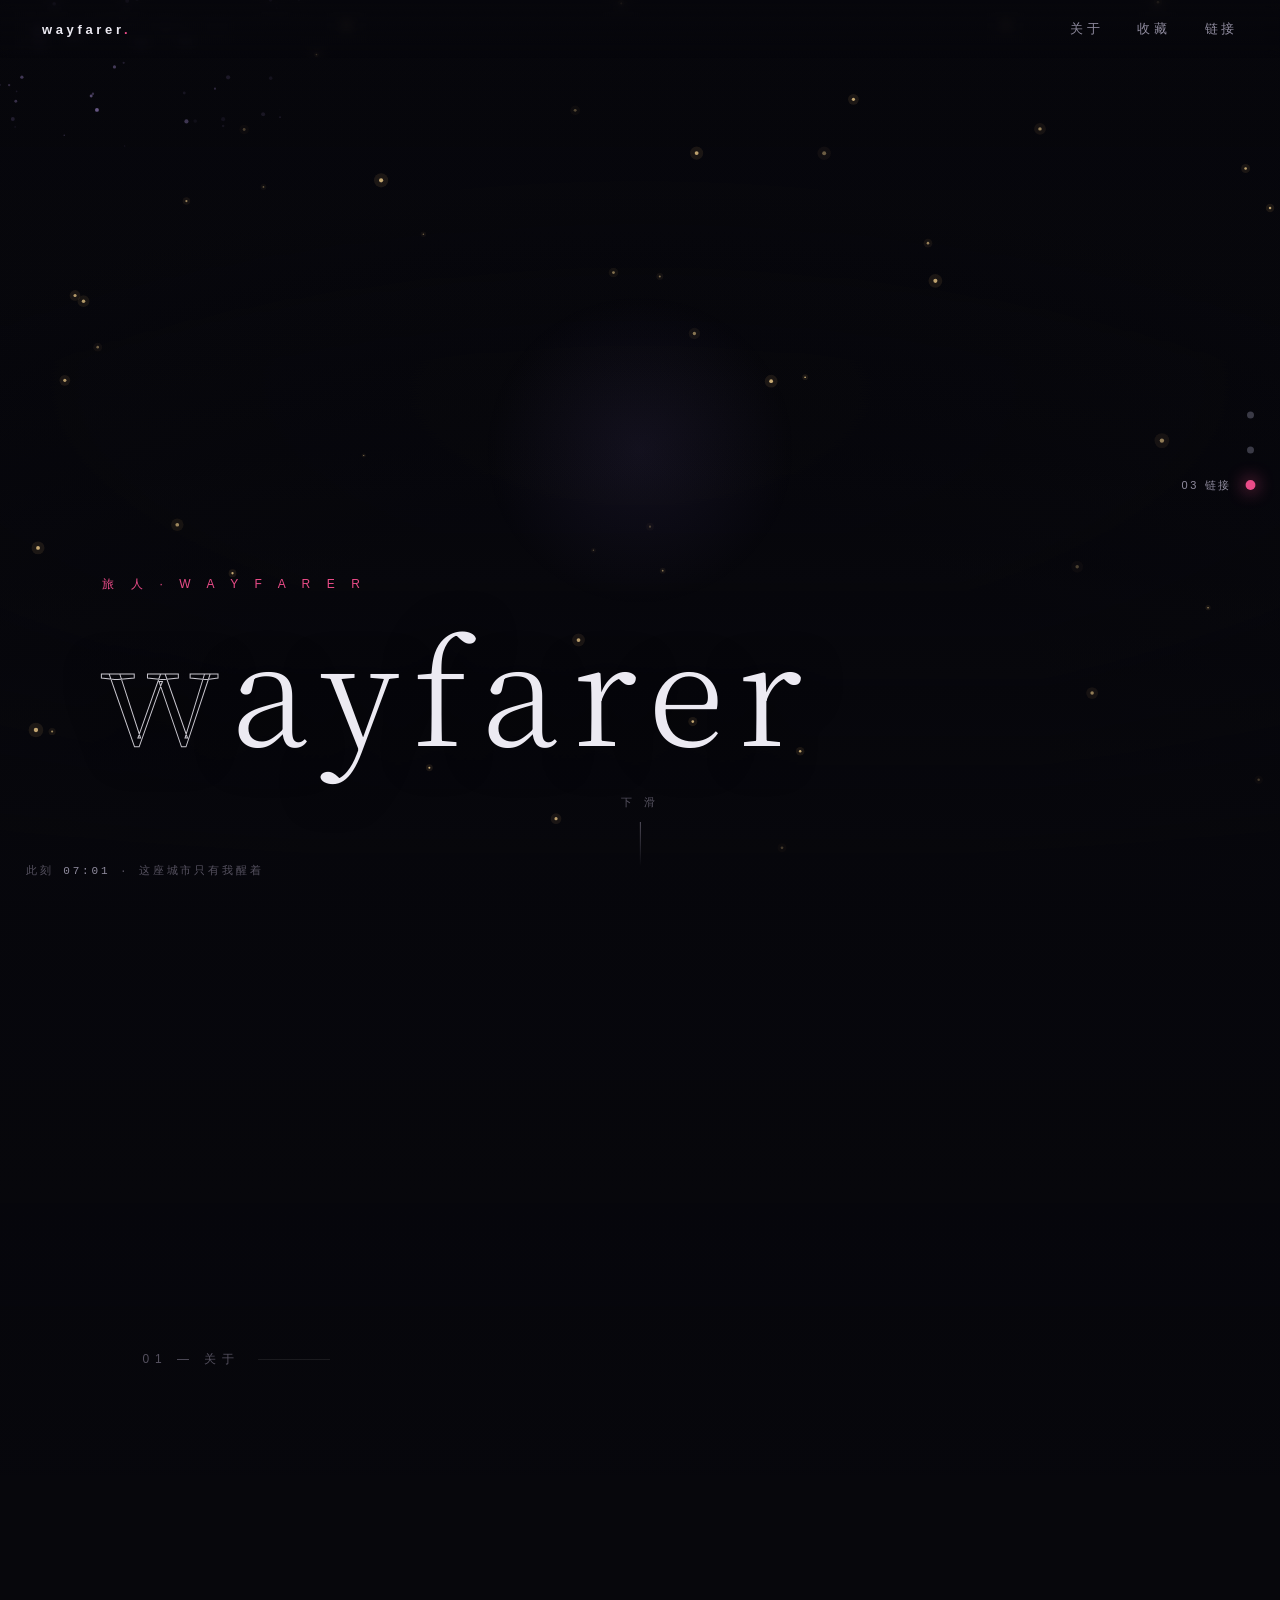
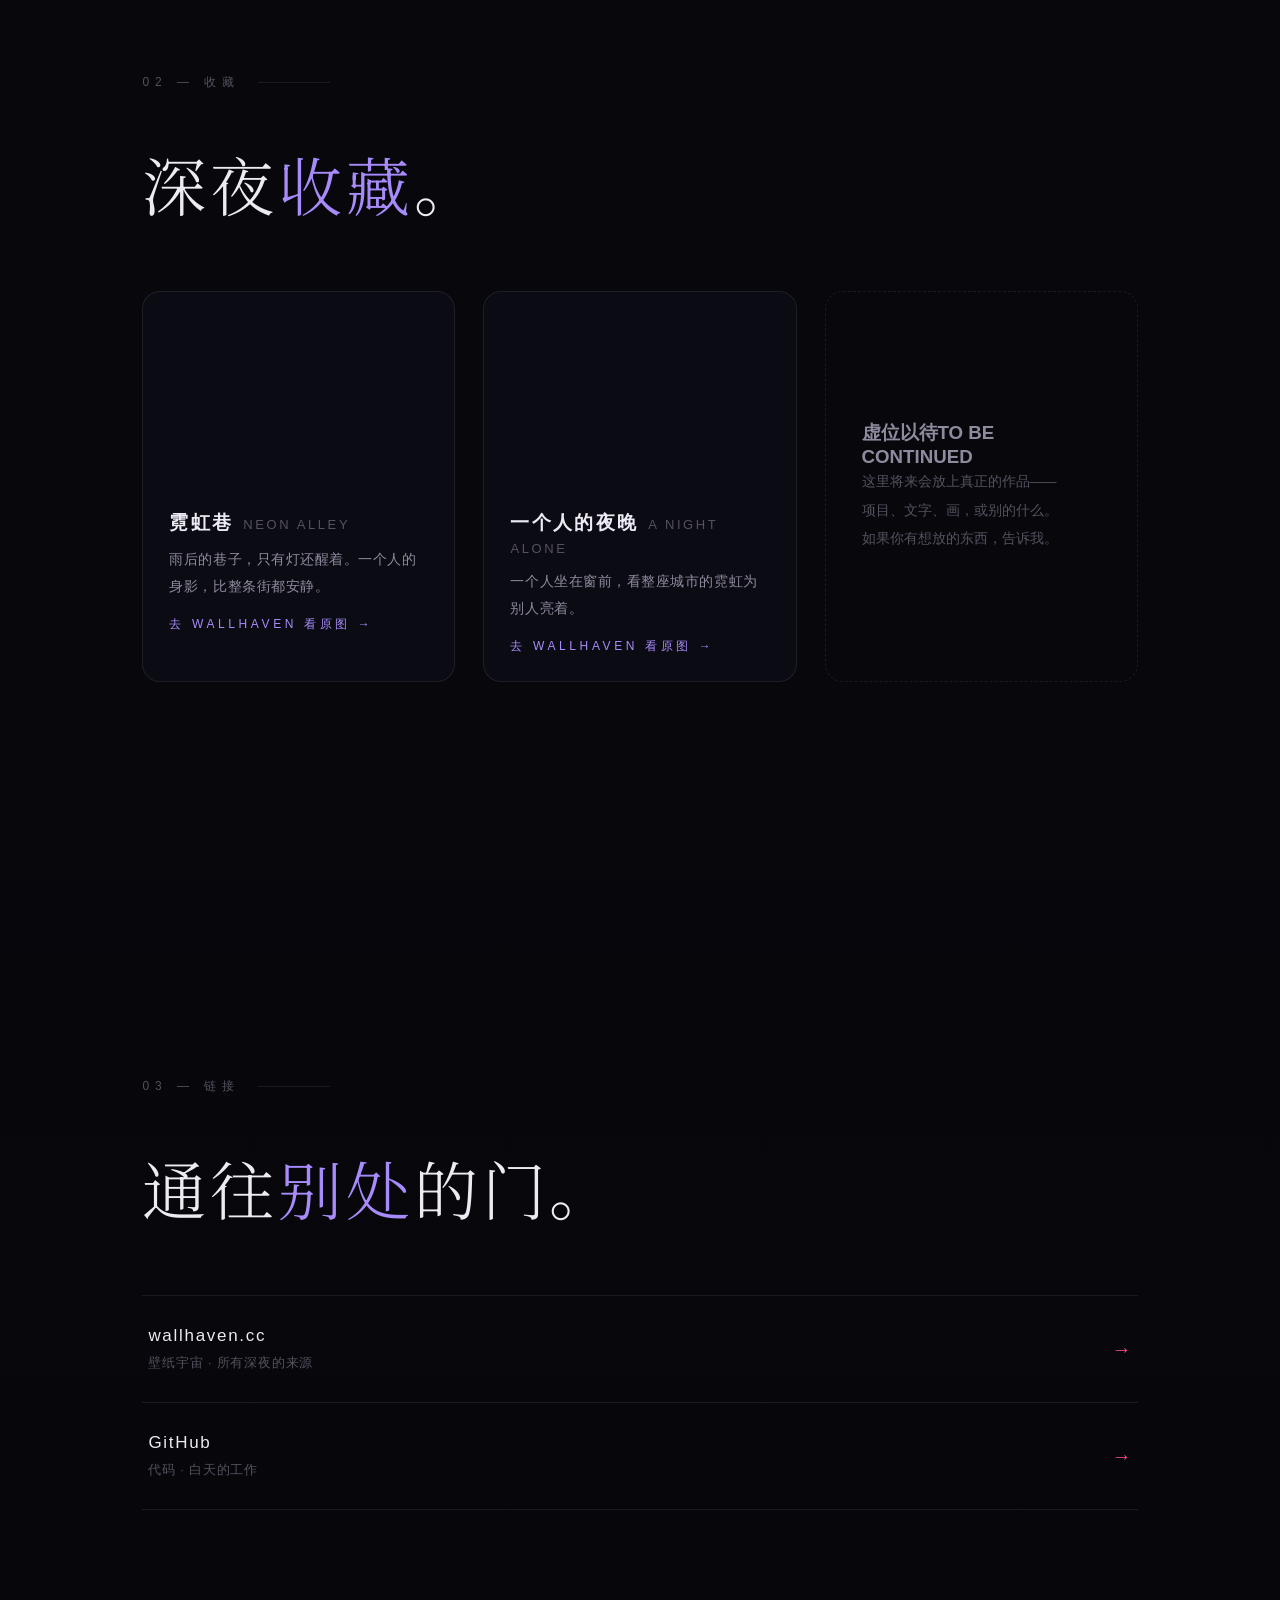
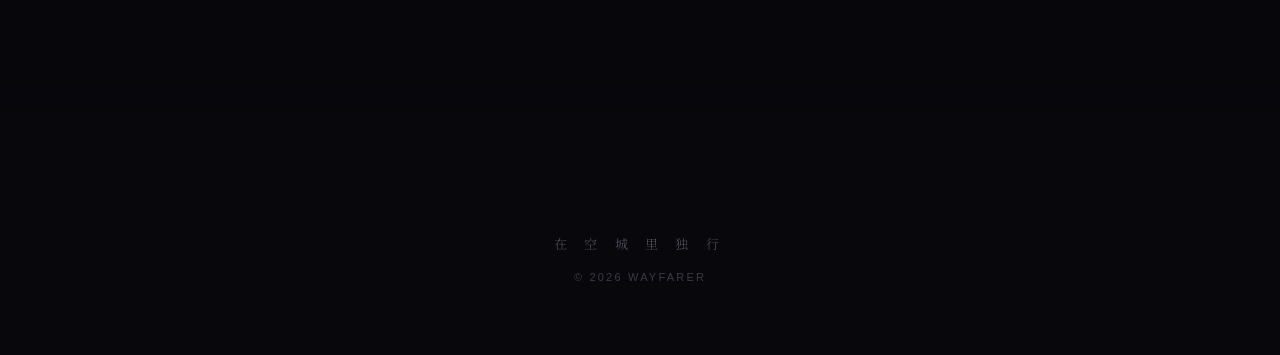
==== commit daf4fd0d: "chore: use self-hosted fonts" ====
--- a/index.html
+++ b/index.html
@@ -5,8 +5,7 @@
 <meta name="viewport" content="width=device-width, initial-scale=1.0">
 <title>wayfarer · 旅人</title>
 <meta name="description" content="wayfarer —— 一座只有我的城市。">
-<link rel="preconnect" href="https://fonts.googleapis.com">
-<link href="https://fonts.googleapis.com/css2?family=Noto+Serif+SC:wght@300;600&display=swap" rel="stylesheet">
+<link rel="stylesheet" href="fonts/fonts.css">
 <style>
   *{ margin:0; padding:0; box-sizing:border-box; }
   :root{
--- a/fonts/fonts.css
+++ b/fonts/fonts.css
@@ -0,0 +1,140 @@
+/* cyrillic - self-hosted from Google Fonts */
+@font-face {
+  font-family: 'Noto Serif SC';
+  font-style: normal;
+  font-weight: 300;
+  font-display: swap;
+  src: url('notoserifsc-300-cyrillic.woff2') format('woff2');
+  unicode-range: U+0301, U+0400-045F, U+0490-0491, U+04B0-04B1, U+2116;
+}
+
+/* vietnamese - self-hosted from Google Fonts */
+@font-face {
+  font-family: 'Noto Serif SC';
+  font-style: normal;
+  font-weight: 300;
+  font-display: swap;
+  src: url('notoserifsc-300-vietnamese.woff2') format('woff2');
+  unicode-range: U+0102-0103, U+0110-0111, U+0128-0129, U+0168-0169, U+01A0-01A1, U+01AF-01B0, U+0300-0301, U+0303-0304, U+0308-0309, U+0323, U+0329, U+1EA0-1EF9, U+20AB;
+}
+
+/* latin-ext - self-hosted from Google Fonts */
+@font-face {
+  font-family: 'Noto Serif SC';
+  font-style: normal;
+  font-weight: 300;
+  font-display: swap;
+  src: url('notoserifsc-300-latin-ext.woff2') format('woff2');
+  unicode-range: U+0100-02BA, U+02BD-02C5, U+02C7-02CC, U+02CE-02D7, U+02DD-02FF, U+0304, U+0308, U+0329, U+1D00-1DBF, U+1E00-1E9F, U+1EF2-1EFF, U+2020, U+20A0-20AB, U+20AD-20C4, U+2113, U+2C60-2C7F, U+A720-A7FF;
+}
+
+/* latin - self-hosted from Google Fonts */
+@font-face {
+  font-family: 'Noto Serif SC';
+  font-style: normal;
+  font-weight: 300;
+  font-display: swap;
+  src: url('notoserifsc-300-latin.woff2') format('woff2');
+  unicode-range: U+0000-00FF, U+0131, U+0152-0153, U+02BB-02BC, U+02C6, U+02DA, U+02DC, U+0304, U+0308, U+0329, U+2000-206F, U+20AC, U+2122, U+2191, U+2193, U+2212, U+2215, U+FEFF, U+FFFD;
+}
+
+/* cyrillic - self-hosted from Google Fonts */
+@font-face {
+  font-family: 'Noto Serif SC';
+  font-style: normal;
+  font-weight: 600;
+  font-display: swap;
+  src: url('notoserifsc-600-cyrillic.woff2') format('woff2');
+  unicode-range: U+0301, U+0400-045F, U+0490-0491, U+04B0-04B1, U+2116;
+}
+
+/* vietnamese - self-hosted from Google Fonts */
+@font-face {
+  font-family: 'Noto Serif SC';
+  font-style: normal;
+  font-weight: 600;
+  font-display: swap;
+  src: url('notoserifsc-600-vietnamese.woff2') format('woff2');
+  unicode-range: U+0102-0103, U+0110-0111, U+0128-0129, U+0168-0169, U+01A0-01A1, U+01AF-01B0, U+0300-0301, U+0303-0304, U+0308-0309, U+0323, U+0329, U+1EA0-1EF9, U+20AB;
+}
+
+/* latin-ext - self-hosted from Google Fonts */
+@font-face {
+  font-family: 'Noto Serif SC';
+  font-style: normal;
+  font-weight: 600;
+  font-display: swap;
+  src: url('notoserifsc-600-latin-ext.woff2') format('woff2');
+  unicode-range: U+0100-02BA, U+02BD-02C5, U+02C7-02CC, U+02CE-02D7, U+02DD-02FF, U+0304, U+0308, U+0329, U+1D00-1DBF, U+1E00-1E9F, U+1EF2-1EFF, U+2020, U+20A0-20AB, U+20AD-20C4, U+2113, U+2C60-2C7F, U+A720-A7FF;
+}
+
+/* latin - self-hosted from Google Fonts */
+@font-face {
+  font-family: 'Noto Serif SC';
+  font-style: normal;
+  font-weight: 600;
+  font-display: swap;
+  src: url('notoserifsc-600-latin.woff2') format('woff2');
+  unicode-range: U+0000-00FF, U+0131, U+0152-0153, U+02BB-02BC, U+02C6, U+02DA, U+02DC, U+0304, U+0308, U+0329, U+2000-206F, U+20AC, U+2122, U+2191, U+2193, U+2212, U+2215, U+FEFF, U+FFFD;
+}
+
+/* chinese-simplified - self-hosted via Fontsource */
+@font-face {
+  font-family: 'Noto Serif SC';
+  font-style: normal;
+  font-weight: 300;
+  font-display: swap;
+  src: url('notoserifsc-300-chinese-simplified.woff2') format('woff2');
+  unicode-range: U+3041-3096,U+3099-30FF,U+3105-312D,U+3131-318E,U+3190-31BA,U+31C0-31E3,U+31F0-321E,U+322E-3247,U+3250-32FE,U+3300-4DBF,U+4E00-A48C,U+A490-A4C6,U+AC00-D7A3,U+F900-FAFF,U+FE30-FE4F,U+FF00-FFEF;
+}
+
+/* chinese-simplified - self-hosted via Fontsource */
+@font-face {
+  font-family: 'Noto Serif SC';
+  font-style: normal;
+  font-weight: 600;
+  font-display: swap;
+  src: url('notoserifsc-600-chinese-simplified.woff2') format('woff2');
+  unicode-range: U+3041-3096,U+3099-30FF,U+3105-312D,U+3131-318E,U+3190-31BA,U+31C0-31E3,U+31F0-321E,U+322E-3247,U+3250-32FE,U+3300-4DBF,U+4E00-A48C,U+A490-A4C6,U+AC00-D7A3,U+F900-FAFF,U+FE30-FE4F,U+FF00-FFEF;
+}
+
+
+/* symbol chunk - self-hosted from Google Fonts, weight 300 */
+@font-face {
+  font-family: 'Noto Serif SC';
+  font-style: normal;
+  font-weight: 300;
+  font-display: swap;
+  src: url('notosym-300-0.woff2') format('woff2');
+  unicode-range: U+20-22, U+27-2a, U+2c-3b, U+3f, U+41-4d, U+4f-5d, U+61-7b, U+7d, U+ab, U+ae, U+b2, U+b7, U+bb, U+df-e5, U+e7-ea, U+ec-ed, U+f1-f4, U+f6, U+f9-fa, U+fc, U+101, U+103, U+113, U+12b, U+148, U+14d, U+16b, U+1ce, U+1d0, U+300-301, U+1ebf, U+1ec7, U+2013-2014, U+2022, U+2027, U+2039-203a, U+2122, U+3001-3002, U+3042, U+3044, U+3046, U+3048, U+304a-3055, U+3057, U+3059-305b, U+305d, U+305f-3061, U+3063-306b, U+306d-3073, U+3075-3076, U+3078-3079, U+307b, U+307e-307f, U+3081-308d, U+308f, U+3092-3093, U+30a1-30a4, U+30a6-30bb, U+30bd, U+30bf-30c1, U+30c3-30c4, U+30c6-30cb, U+30cd-30d7, U+30d9-30e1, U+30e3-30e7, U+30e9-30ed, U+30ef, U+30f3, U+30fb-30fc, U+3127, U+4e00, U+4e2d, U+65b0, U+65e5, U+6708-6709, U+70b9, U+7684, U+7f51, U+ff0c, U+ff0e, U+ff1a;
+}
+
+/* symbol chunk - self-hosted from Google Fonts, weight 300 */
+@font-face {
+  font-family: 'Noto Serif SC';
+  font-style: normal;
+  font-weight: 300;
+  font-display: swap;
+  src: url('notosym-300-1.woff2') format('woff2');
+  unicode-range: U+a5, U+2192, U+2605, U+4e11, U+4e22, U+4e32, U+4f0d, U+4f0f, U+4f69, U+4ff1, U+50b2, U+5154, U+51dd, U+51f0, U+5211, U+5269, U+533f, U+5366-5367, U+5389, U+5413, U+5440, U+5446, U+5561, U+574a, U+5751, U+57ab, U+5806, U+5821, U+582a, U+58f3, U+5938, U+5948, U+5978, U+59d1, U+5a03, U+5a07, U+5ac1, U+5acc, U+5ae9, U+5bb4, U+5bc4, U+5c3f, U+5e3d, U+5e7d, U+5f92, U+5faa, U+5fe0, U+5ffd, U+6016, U+60a0, U+60dc, U+60e8, U+614e, U+6212, U+6284, U+62c6, U+62d3-62d4, U+63f4, U+642c, U+6478, U+6491-6492, U+64e6, U+6591, U+65a4, U+664b, U+6735, U+6746, U+67f1, U+67f3, U+6842, U+68af, U+68c9, U+68cb, U+6a31, U+6b3a, U+6bc1, U+6c0f, U+6c27, U+6c57, U+6cc4, U+6ce5, U+6d2a, U+6d66, U+6d69, U+6daf, U+6e58, U+6ecb, U+6ef4, U+707e, U+7092, U+70ab, U+71d5, U+7275, U+7384, U+73b2, U+7434, U+74e6, U+74f7, U+75bc, U+76c8, U+76d0, U+7709, U+77ac, U+7855, U+78a7, U+78c1, U+7a77, U+7b79, U+7c92, U+7cae, U+7cd5, U+7ea4, U+7eb5, U+7ebd, U+7f5a, U+7fd4, U+7ffc, U+8083, U+8096, U+80a0, U+80d6, U+80de, U+8102, U+8109, U+810f, U+8179, U+8292, U+82b3, U+8352, U+8361, U+83cc, U+841d, U+8461, U+8482, U+8521, U+857e, U+85aa, U+866b, U+8776, U+8896, U+889c, U+88f8, U+8a9e, U+8bc8, U+8bf8, U+8c0b, U+8c28, U+8d2b, U+8d2f, U+8d37, U+8d3a, U+8d54, U+8dc3, U+8dcc, U+8df5, U+8e0f, U+8e48, U+8f86, U+8f88, U+8f9e, U+8fc1, U+8fc8, U+8feb, U+9065, U+90a6, U+90aa, U+90bb, U+90c1, U+94dc, U+9521, U+9676, U+96d5, U+970d, U+9897, U+997c, U+9a70, U+9a76, U+9a9a, U+9ad4, U+9e23, U+9e7f, U+9f3b, U+e675, U+e6b9, U+ffe5;
+}
+
+/* symbol chunk - self-hosted from Google Fonts, weight 600 */
+@font-face {
+  font-family: 'Noto Serif SC';
+  font-style: normal;
+  font-weight: 600;
+  font-display: swap;
+  src: url('notosym-600-2.woff2') format('woff2');
+  unicode-range: U+20-22, U+27-2a, U+2c-3b, U+3f, U+41-4d, U+4f-5d, U+61-7b, U+7d, U+ab, U+ae, U+b2, U+b7, U+bb, U+df-e5, U+e7-ea, U+ec-ed, U+f1-f4, U+f6, U+f9-fa, U+fc, U+101, U+103, U+113, U+12b, U+148, U+14d, U+16b, U+1ce, U+1d0, U+300-301, U+1ebf, U+1ec7, U+2013-2014, U+2022, U+2027, U+2039-203a, U+2122, U+3001-3002, U+3042, U+3044, U+3046, U+3048, U+304a-3055, U+3057, U+3059-305b, U+305d, U+305f-3061, U+3063-306b, U+306d-3073, U+3075-3076, U+3078-3079, U+307b, U+307e-307f, U+3081-308d, U+308f, U+3092-3093, U+30a1-30a4, U+30a6-30bb, U+30bd, U+30bf-30c1, U+30c3-30c4, U+30c6-30cb, U+30cd-30d7, U+30d9-30e1, U+30e3-30e7, U+30e9-30ed, U+30ef, U+30f3, U+30fb-30fc, U+3127, U+4e00, U+4e2d, U+65b0, U+65e5, U+6708-6709, U+70b9, U+7684, U+7f51, U+ff0c, U+ff0e, U+ff1a;
+}
+
+/* symbol chunk - self-hosted from Google Fonts, weight 600 */
+@font-face {
+  font-family: 'Noto Serif SC';
+  font-style: normal;
+  font-weight: 600;
+  font-display: swap;
+  src: url('notosym-600-3.woff2') format('woff2');
+  unicode-range: U+a5, U+2192, U+2605, U+4e11, U+4e22, U+4e32, U+4f0d, U+4f0f, U+4f69, U+4ff1, U+50b2, U+5154, U+51dd, U+51f0, U+5211, U+5269, U+533f, U+5366-5367, U+5389, U+5413, U+5440, U+5446, U+5561, U+574a, U+5751, U+57ab, U+5806, U+5821, U+582a, U+58f3, U+5938, U+5948, U+5978, U+59d1, U+5a03, U+5a07, U+5ac1, U+5acc, U+5ae9, U+5bb4, U+5bc4, U+5c3f, U+5e3d, U+5e7d, U+5f92, U+5faa, U+5fe0, U+5ffd, U+6016, U+60a0, U+60dc, U+60e8, U+614e, U+6212, U+6284, U+62c6, U+62d3-62d4, U+63f4, U+642c, U+6478, U+6491-6492, U+64e6, U+6591, U+65a4, U+664b, U+6735, U+6746, U+67f1, U+67f3, U+6842, U+68af, U+68c9, U+68cb, U+6a31, U+6b3a, U+6bc1, U+6c0f, U+6c27, U+6c57, U+6cc4, U+6ce5, U+6d2a, U+6d66, U+6d69, U+6daf, U+6e58, U+6ecb, U+6ef4, U+707e, U+7092, U+70ab, U+71d5, U+7275, U+7384, U+73b2, U+7434, U+74e6, U+74f7, U+75bc, U+76c8, U+76d0, U+7709, U+77ac, U+7855, U+78a7, U+78c1, U+7a77, U+7b79, U+7c92, U+7cae, U+7cd5, U+7ea4, U+7eb5, U+7ebd, U+7f5a, U+7fd4, U+7ffc, U+8083, U+8096, U+80a0, U+80d6, U+80de, U+8102, U+8109, U+810f, U+8179, U+8292, U+82b3, U+8352, U+8361, U+83cc, U+841d, U+8461, U+8482, U+8521, U+857e, U+85aa, U+866b, U+8776, U+8896, U+889c, U+88f8, U+8a9e, U+8bc8, U+8bf8, U+8c0b, U+8c28, U+8d2b, U+8d2f, U+8d37, U+8d3a, U+8d54, U+8dc3, U+8dcc, U+8df5, U+8e0f, U+8e48, U+8f86, U+8f88, U+8f9e, U+8fc1, U+8fc8, U+8feb, U+9065, U+90a6, U+90aa, U+90bb, U+90c1, U+94dc, U+9521, U+9676, U+96d5, U+970d, U+9897, U+997c, U+9a70, U+9a76, U+9a9a, U+9ad4, U+9e23, U+9e7f, U+9f3b, U+e675, U+e6b9, U+ffe5;
+}
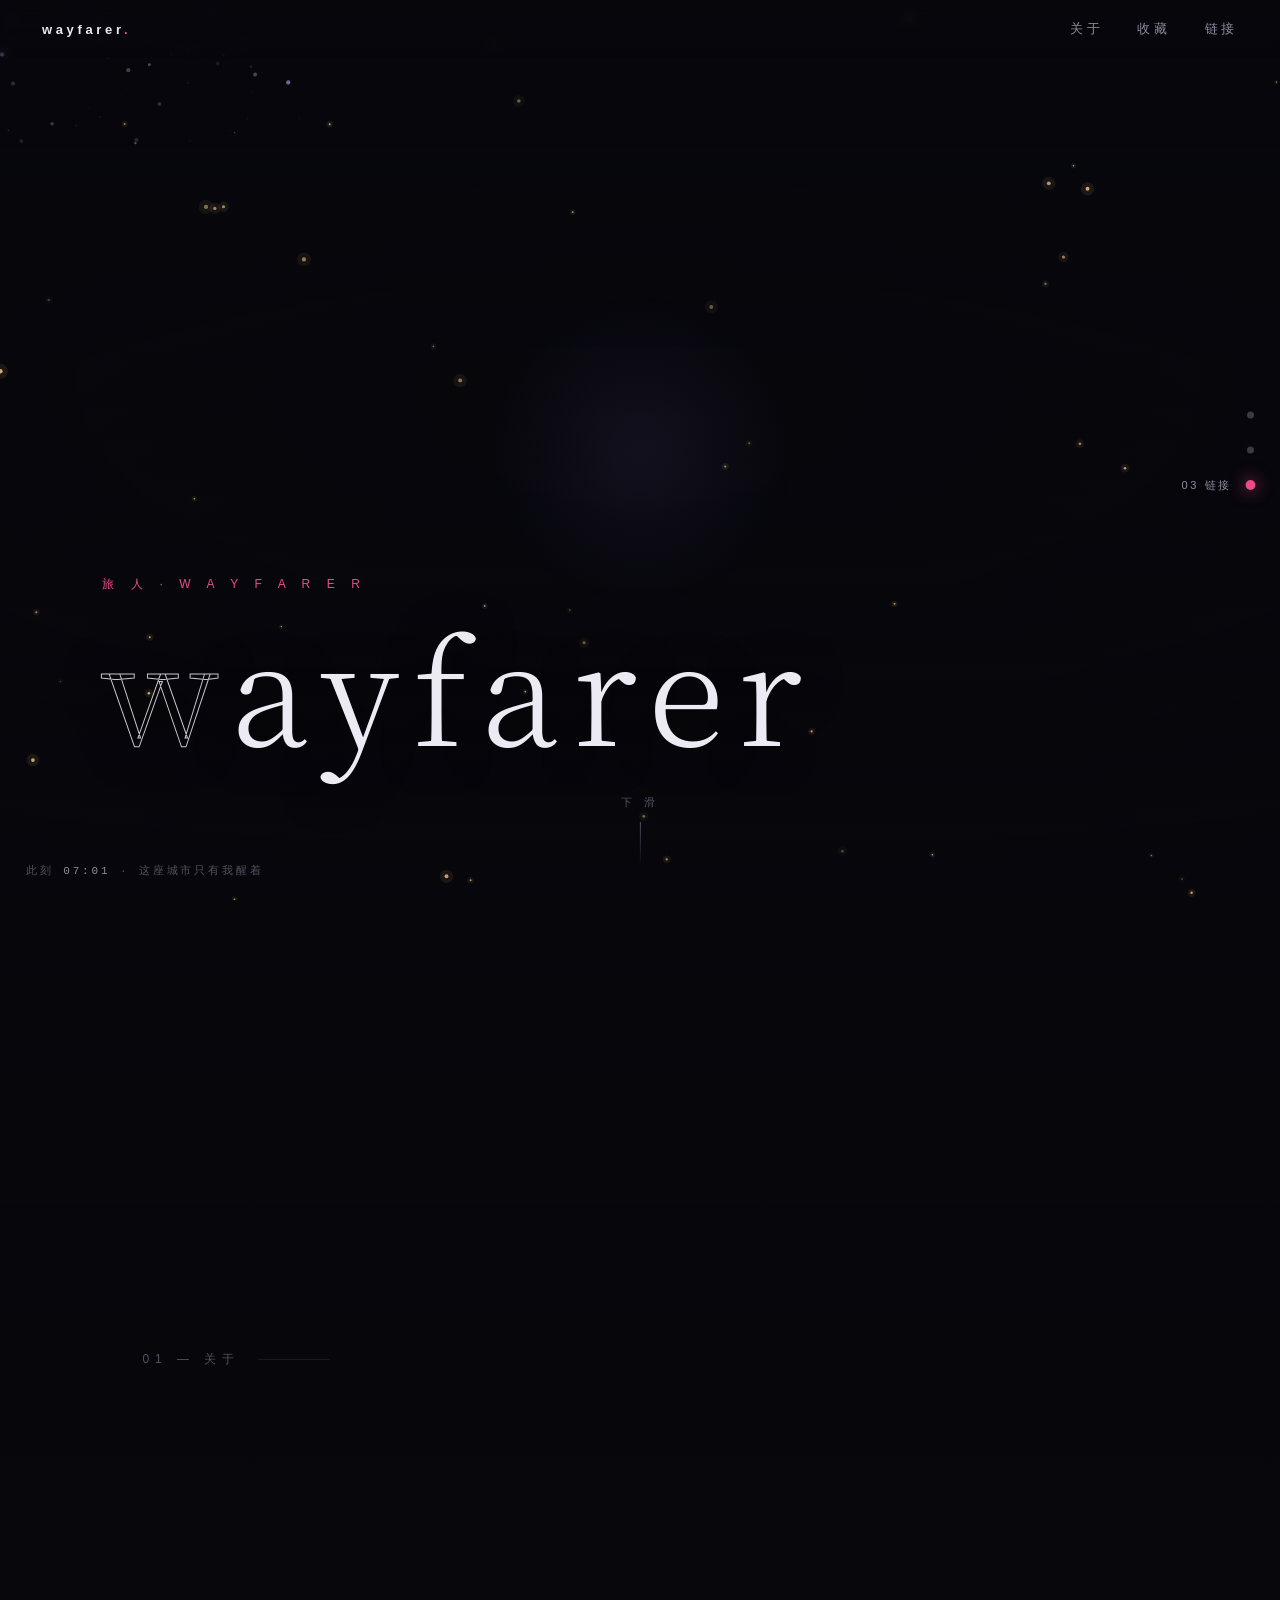
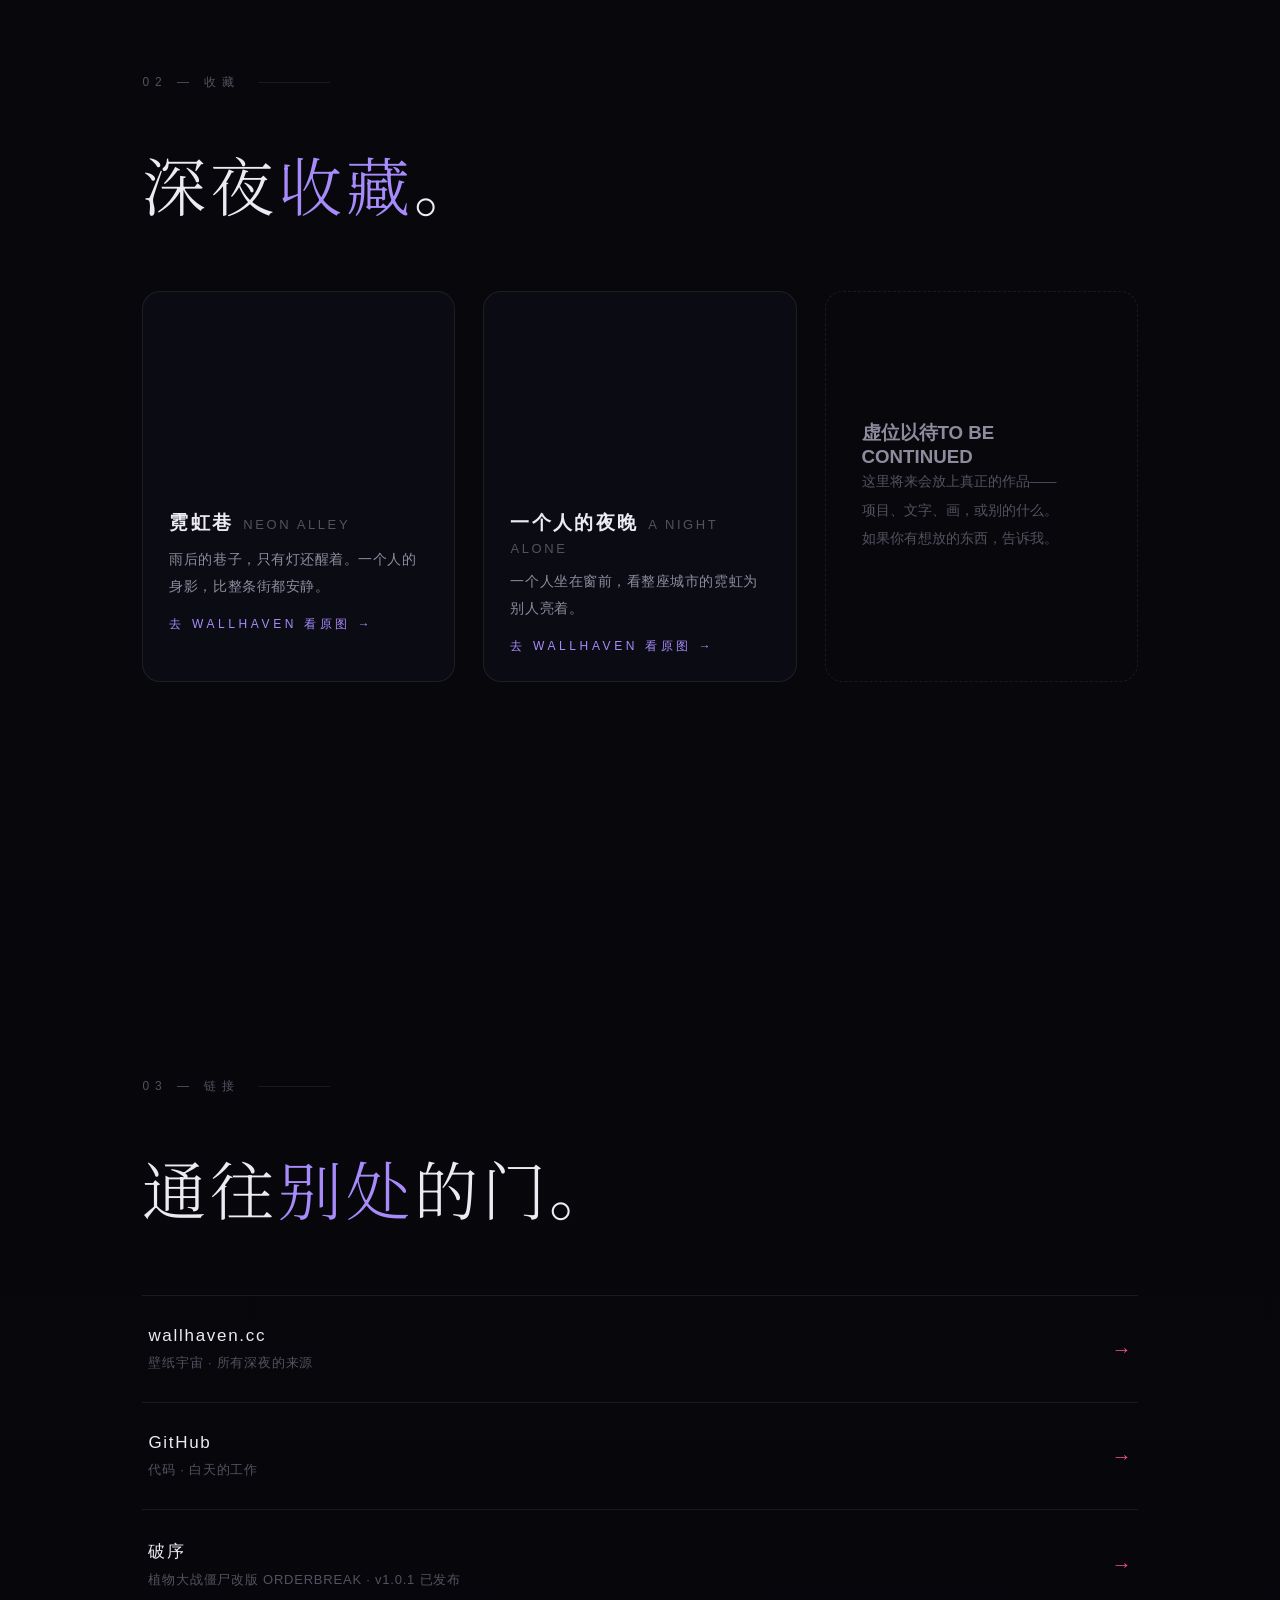
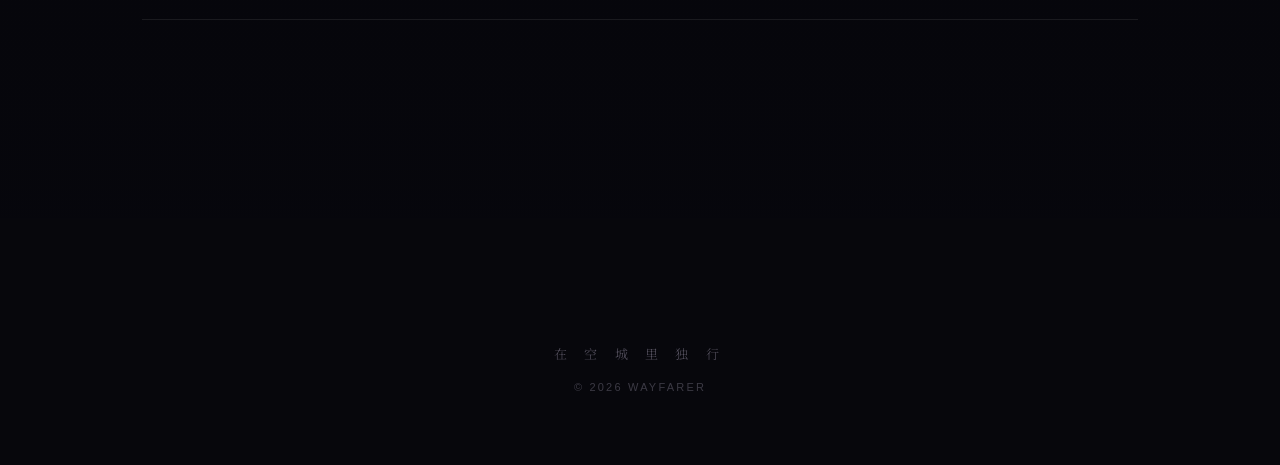
==== commit 5768ca6d: "主页链接区新增破序官网入口" ====
--- a/index.html
+++ b/index.html
@@ -264,6 +264,10 @@
       <div><div class="lt">GitHub</div><div class="ld">代码 · 白天的工作</div></div>
       <div class="arr">→</div>
     </a>
+    <a class="linkrow rv d2" href="https://qffy715.github.io/PVZ-OB/" target="_blank" rel="noopener">
+      <div><div class="lt">破序</div><div class="ld">植物大战僵尸改版 ORDERBREAK · v1.0.1 已发布</div></div>
+      <div class="arr">→</div>
+    </a>
   </div>
   </div>
 </section>
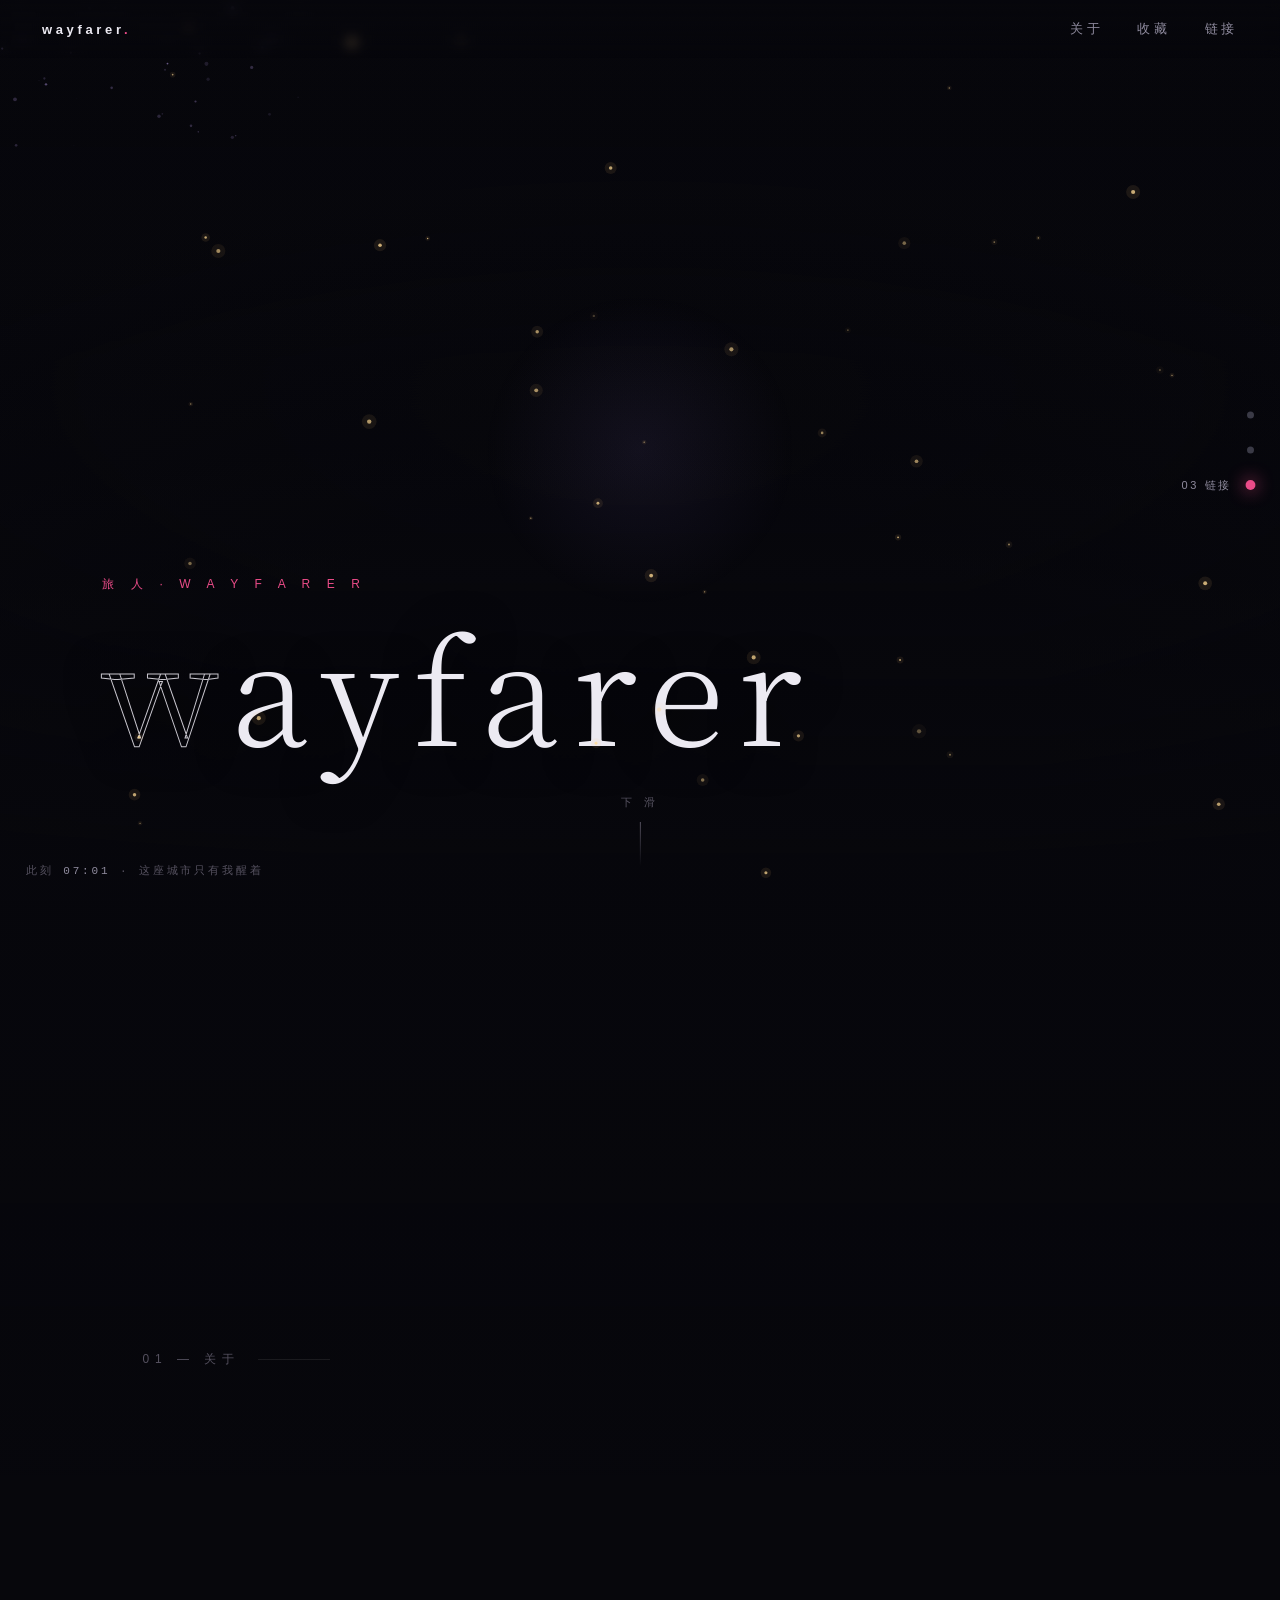
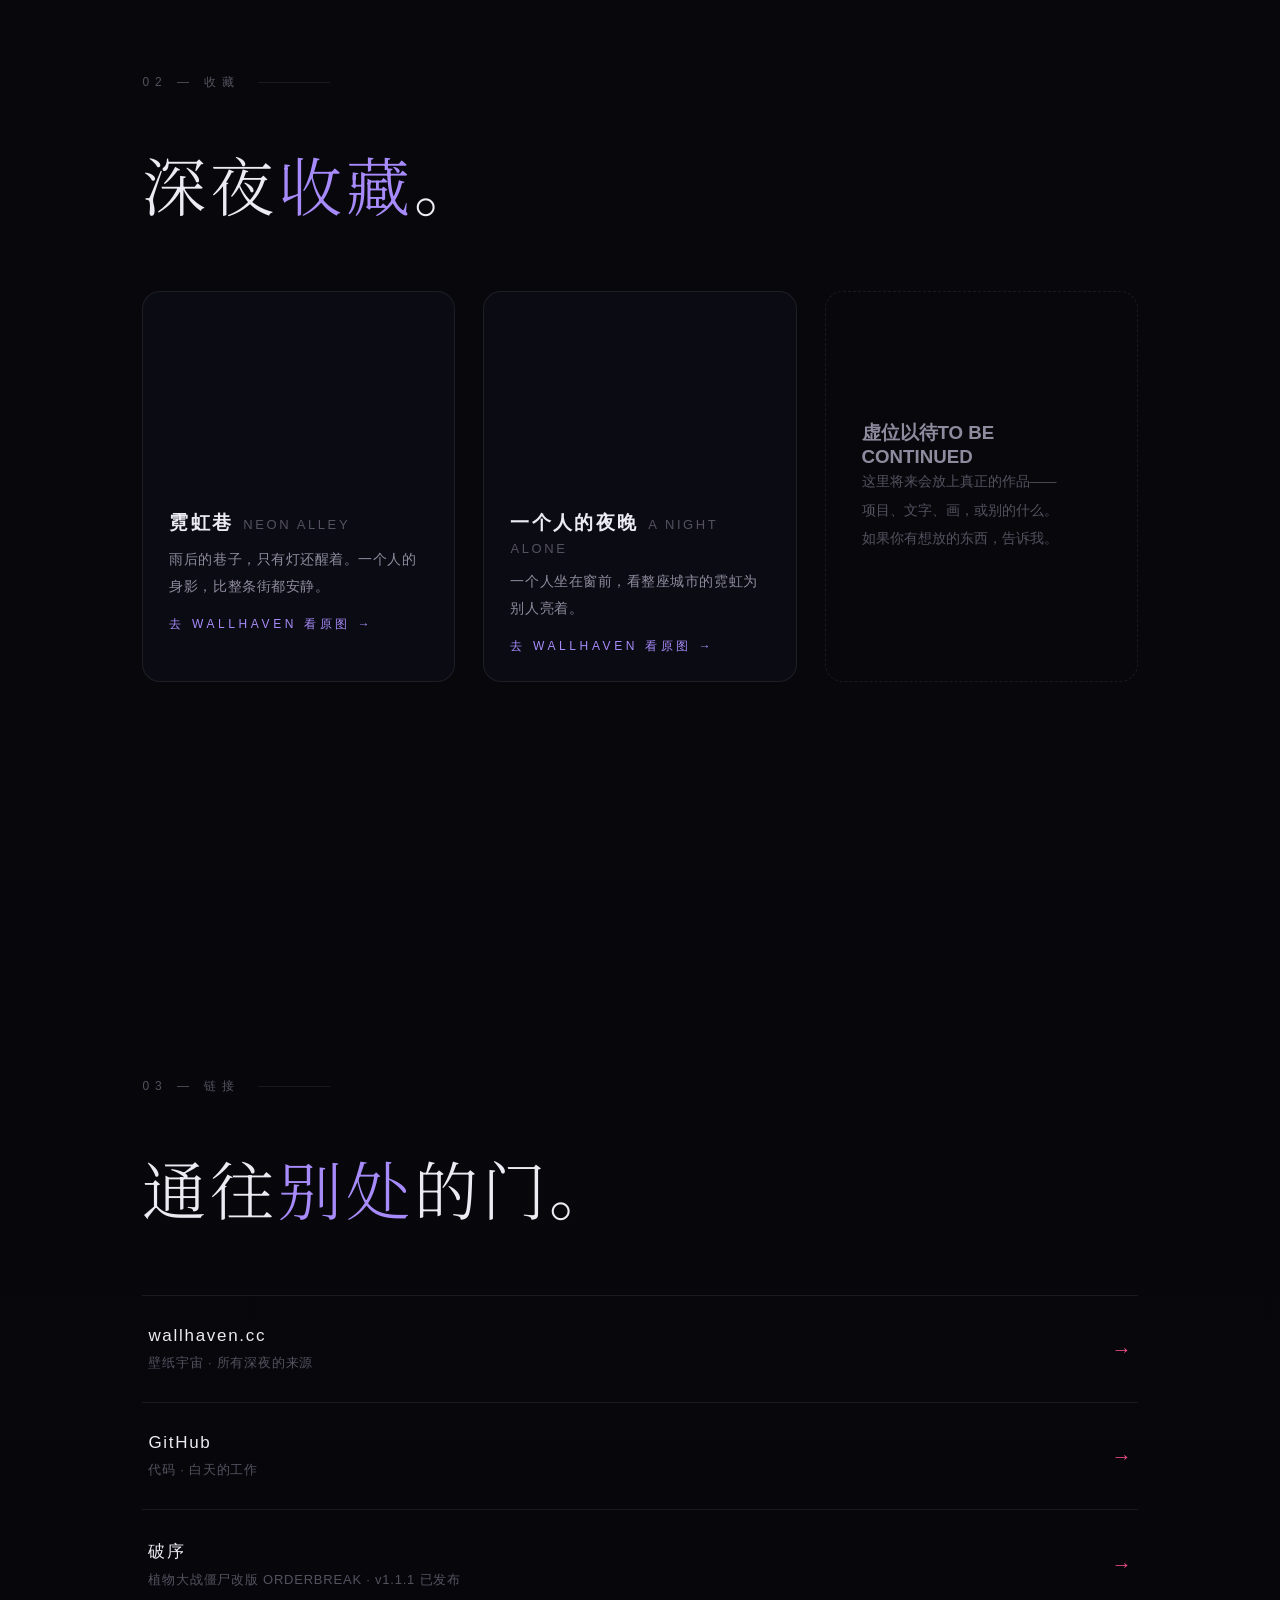
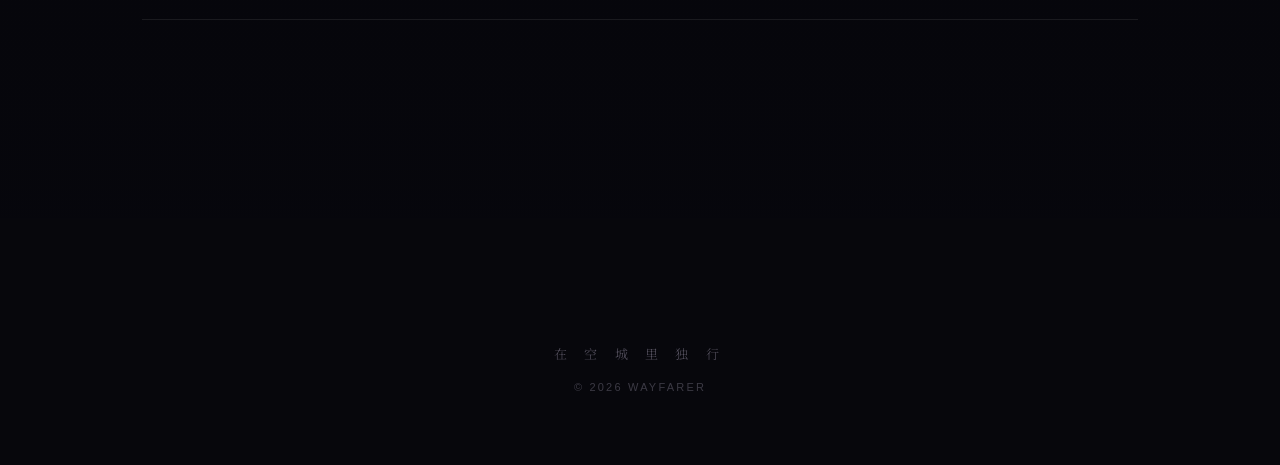
==== commit a1e57c08: "site: wayfarer OrderBreak line v1.0.1 to v1.1.1" ====
--- a/index.html
+++ b/index.html
@@ -265,7 +265,7 @@
       <div class="arr">→</div>
     </a>
     <a class="linkrow rv d2" href="https://qffy715.github.io/PVZ-OB/" target="_blank" rel="noopener">
-      <div><div class="lt">破序</div><div class="ld">植物大战僵尸改版 ORDERBREAK · v1.0.1 已发布</div></div>
+      <div><div class="lt">破序</div><div class="ld">植物大战僵尸改版 ORDERBREAK · v1.1.1 已发布</div></div>
       <div class="arr">→</div>
     </a>
   </div>
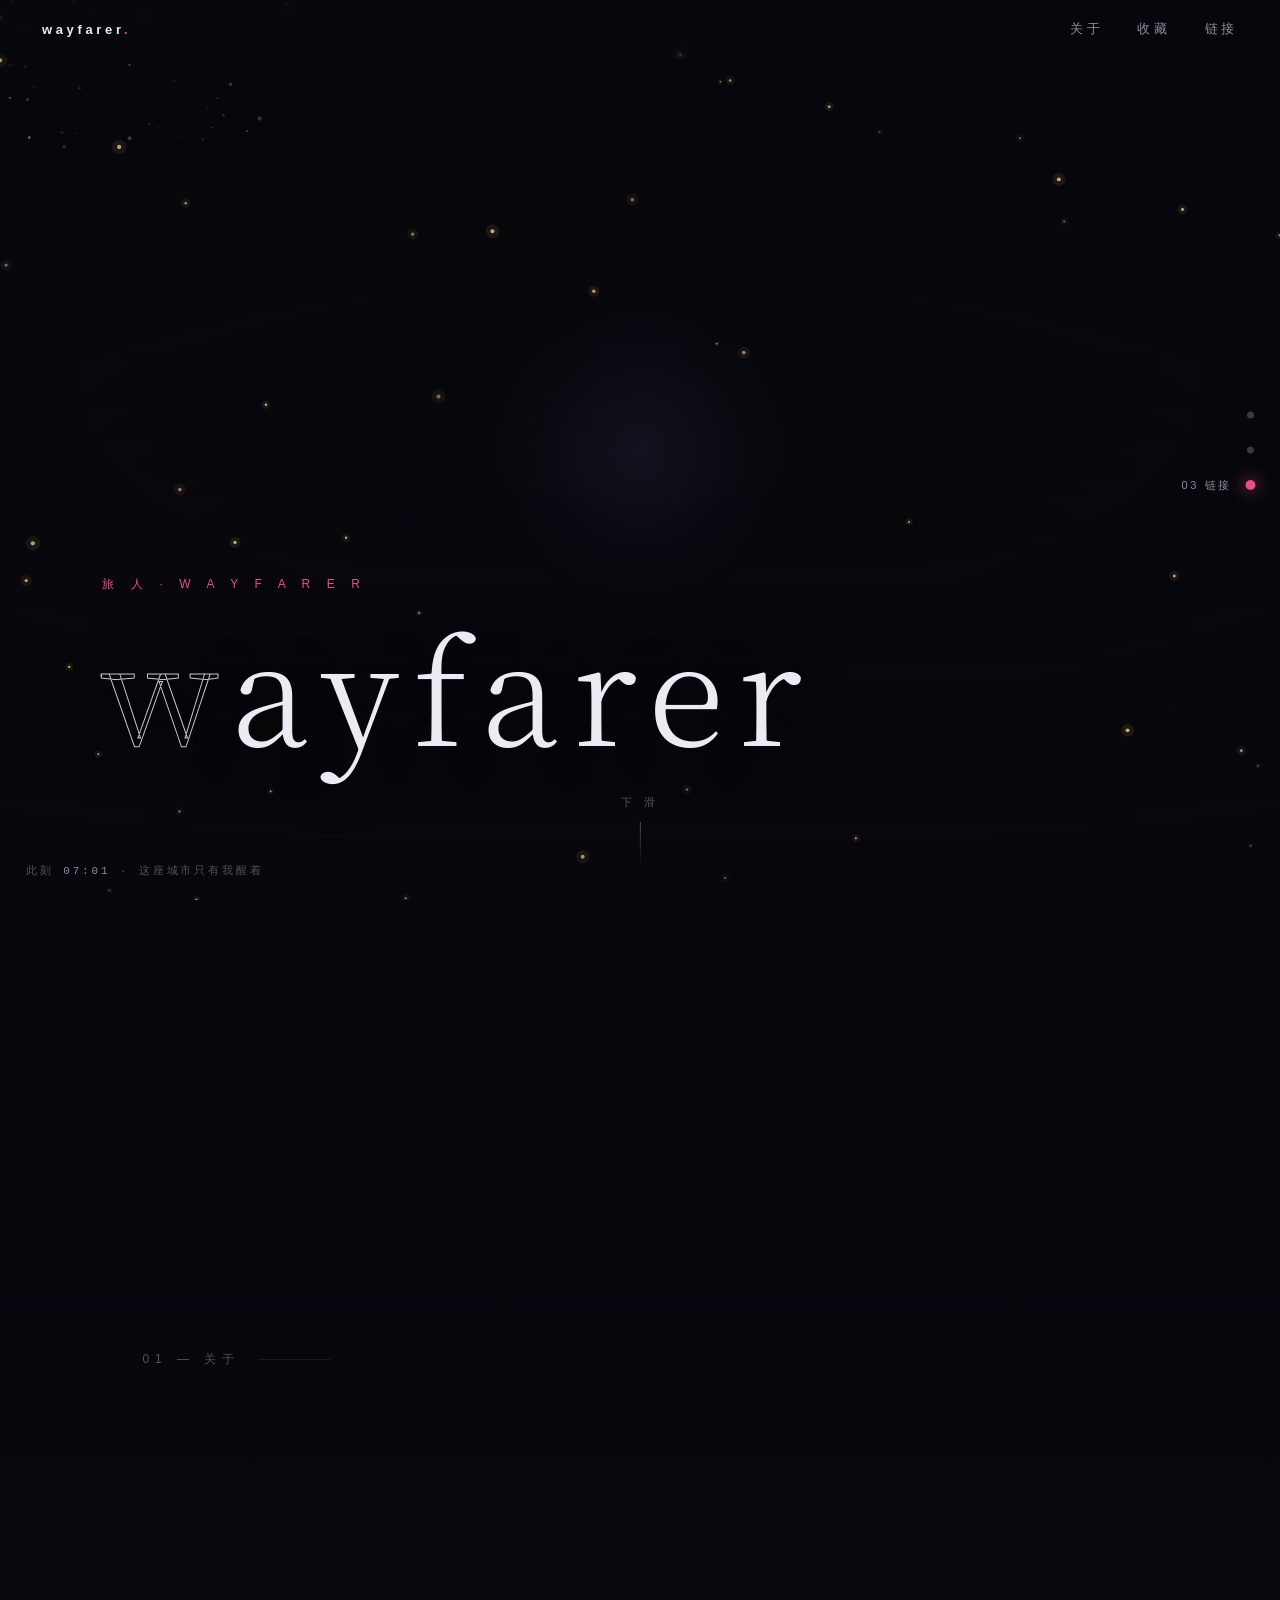
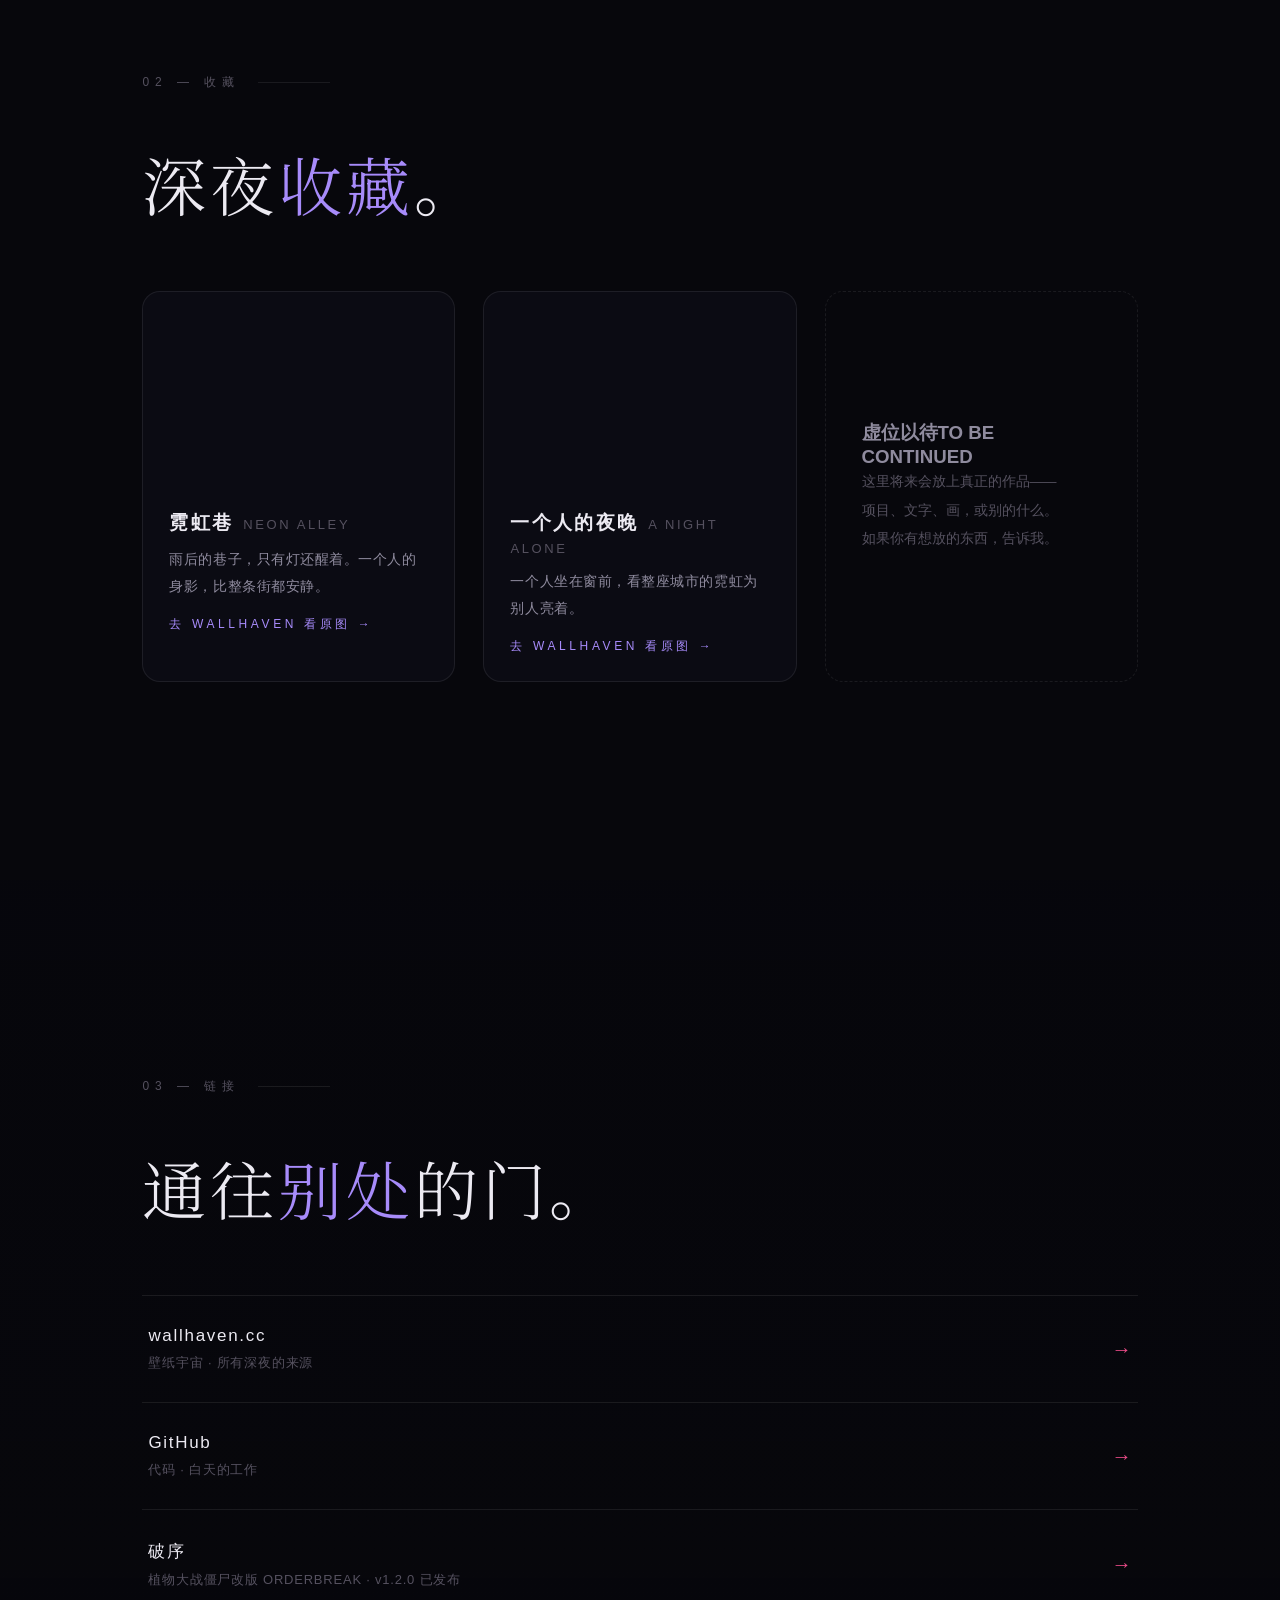
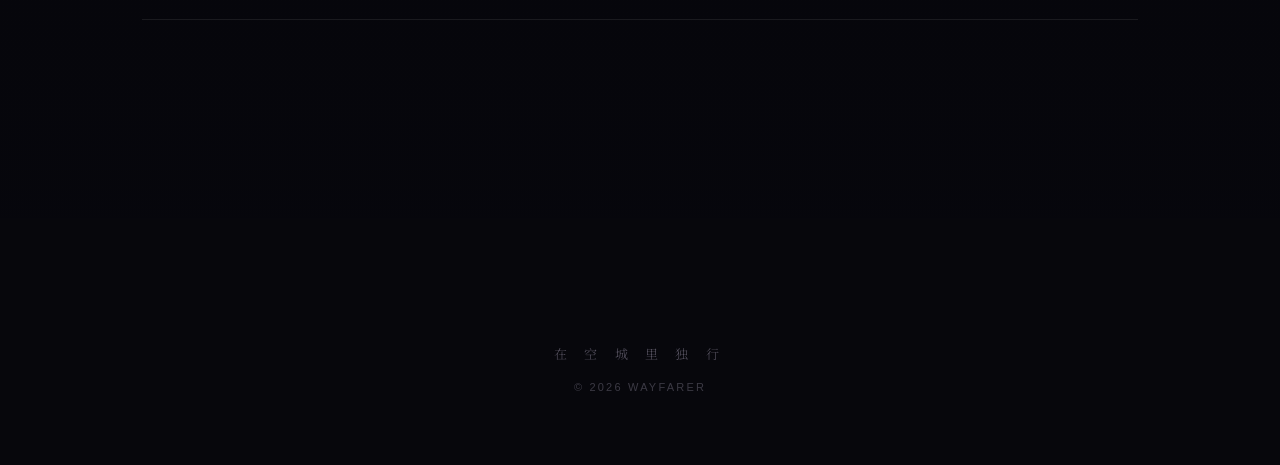
==== commit c2879018: "site: wayfarer OrderBreak line v1.1.1 to v1.2.0" ====
--- a/index.html
+++ b/index.html
@@ -265,7 +265,7 @@
       <div class="arr">→</div>
     </a>
     <a class="linkrow rv d2" href="https://qffy715.github.io/PVZ-OB/" target="_blank" rel="noopener">
-      <div><div class="lt">破序</div><div class="ld">植物大战僵尸改版 ORDERBREAK · v1.1.1 已发布</div></div>
+      <div><div class="lt">破序</div><div class="ld">植物大战僵尸改版 ORDERBREAK · v1.2.0 已发布</div></div>
       <div class="arr">→</div>
     </a>
   </div>
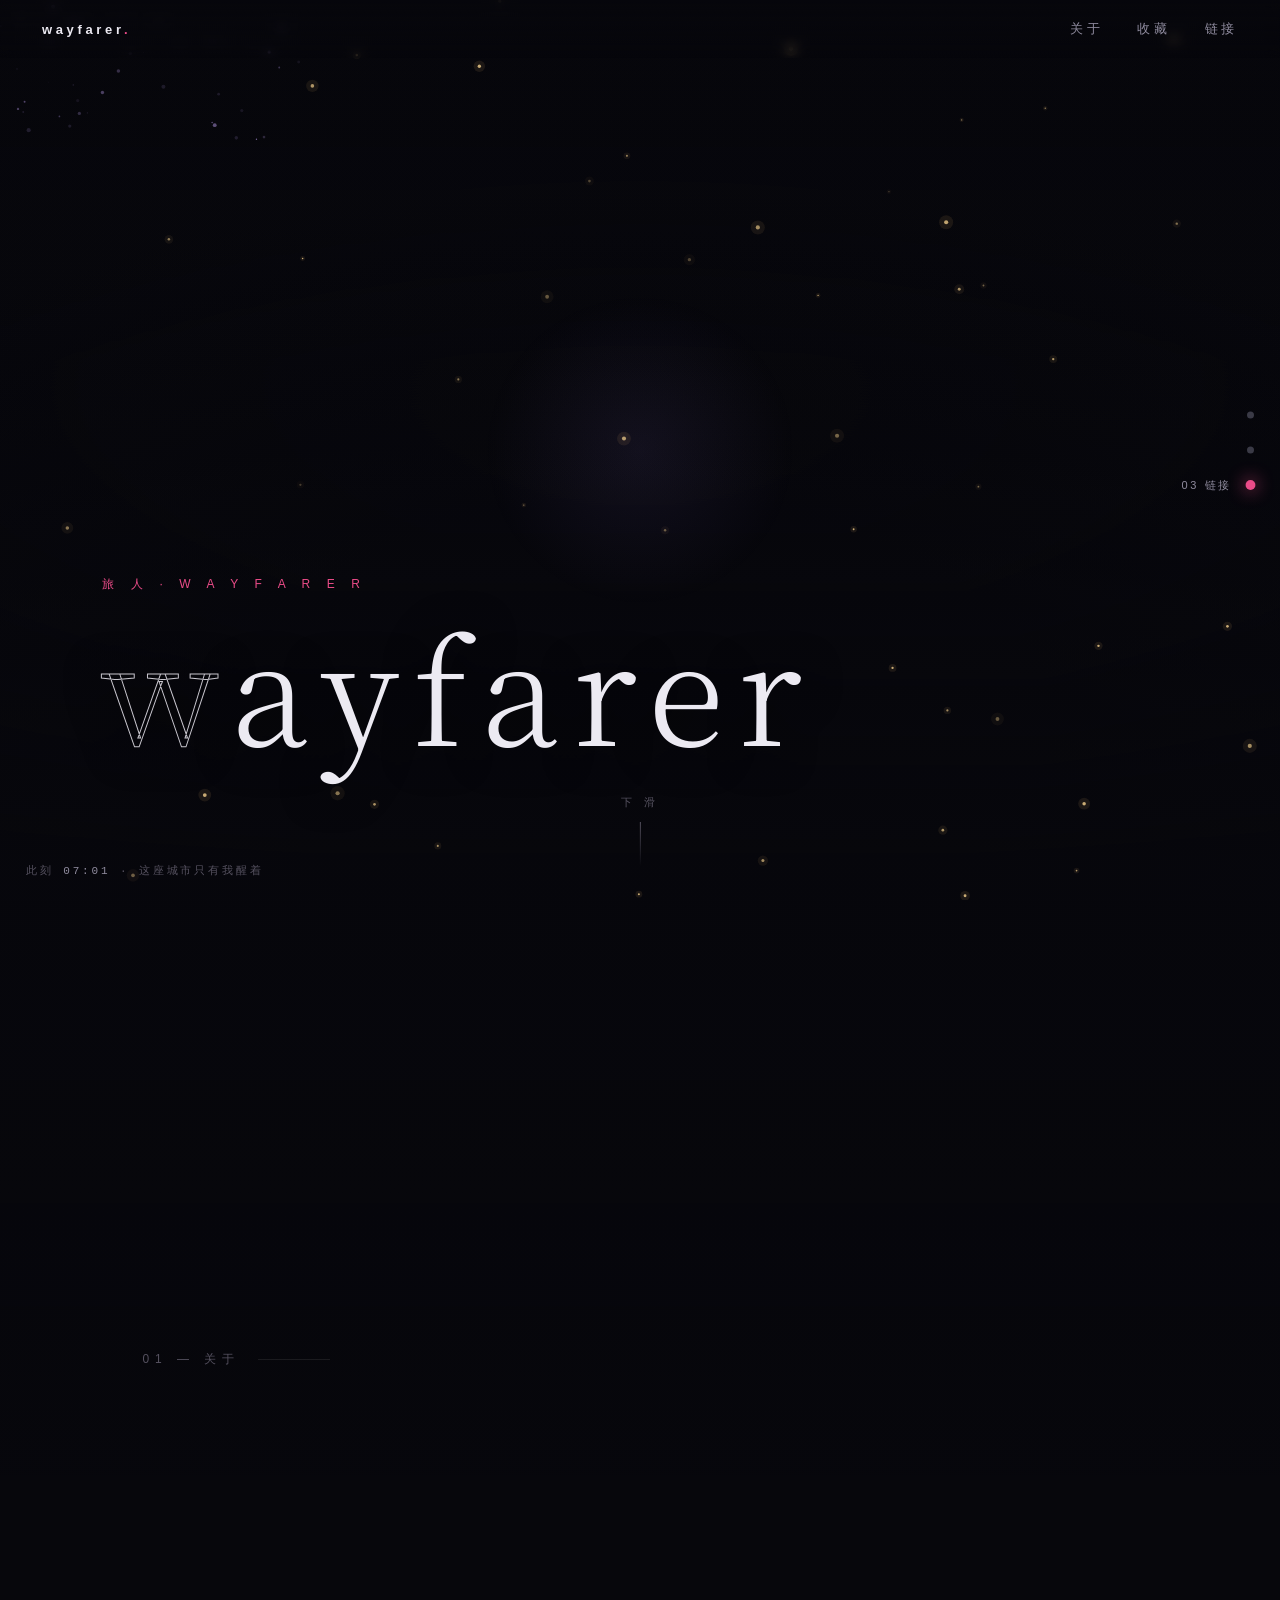
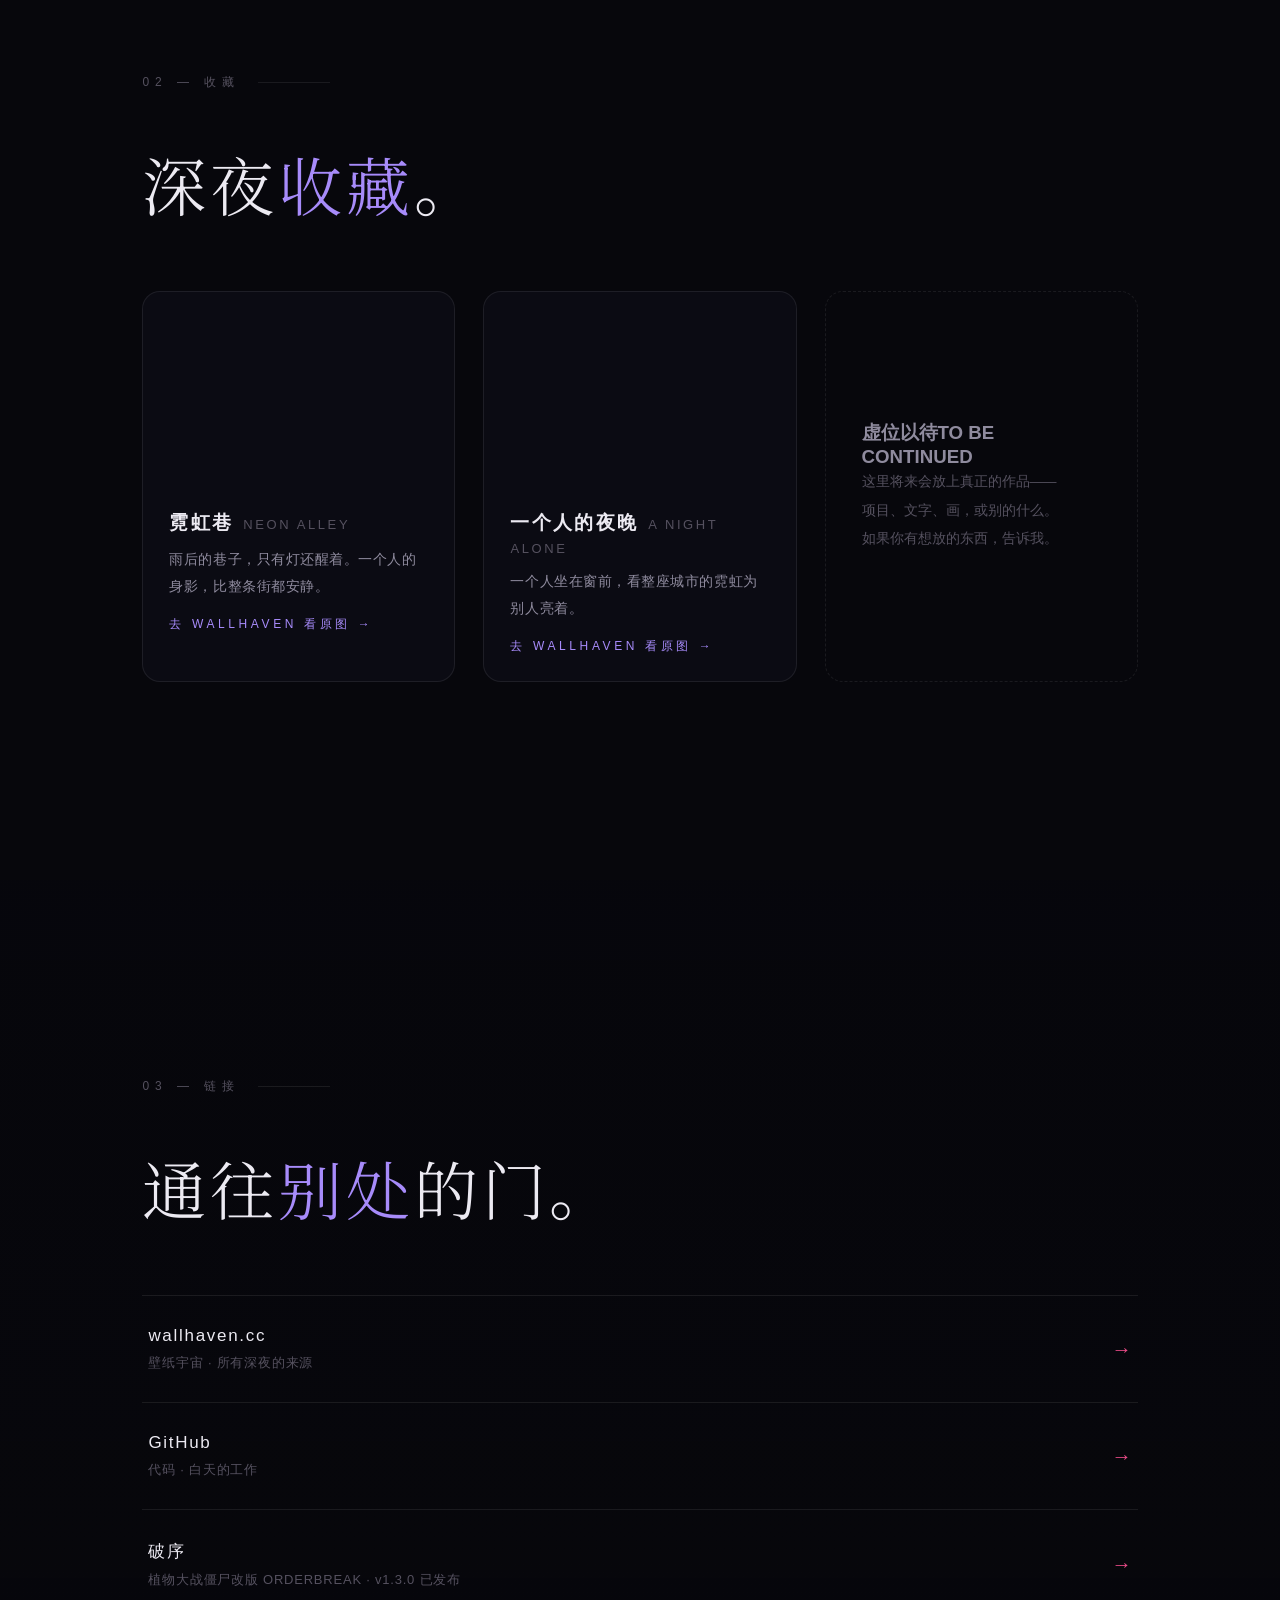
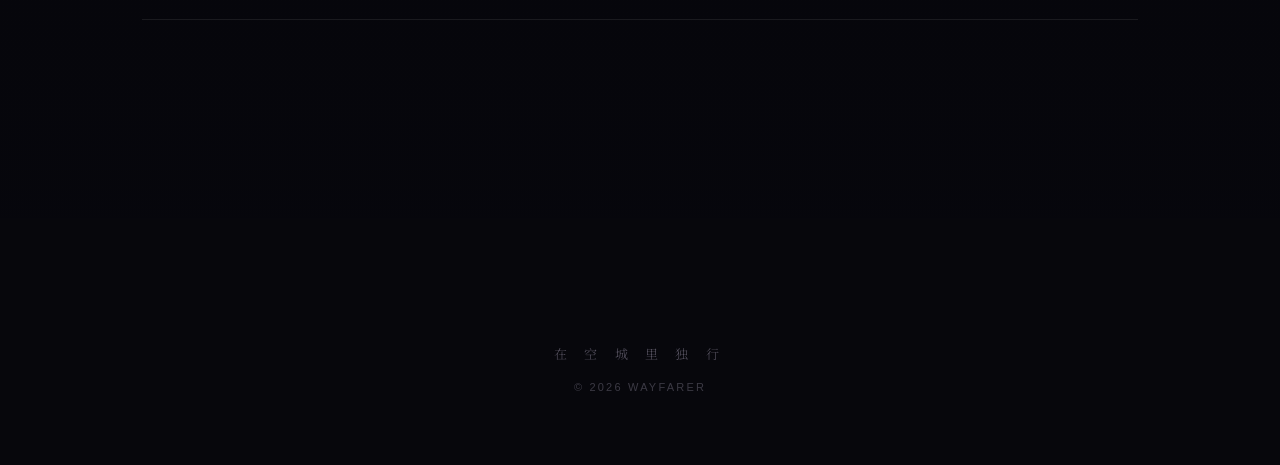
==== commit 58a43555: "site: wayfarer OrderBreak line v1.3.0" ====
--- a/index.html
+++ b/index.html
@@ -265,7 +265,7 @@
       <div class="arr">→</div>
     </a>
     <a class="linkrow rv d2" href="https://qffy715.github.io/PVZ-OB/" target="_blank" rel="noopener">
-      <div><div class="lt">破序</div><div class="ld">植物大战僵尸改版 ORDERBREAK · v1.2.0 已发布</div></div>
+      <div><div class="lt">破序</div><div class="ld">植物大战僵尸改版 ORDERBREAK · v1.3.0 已发布</div></div>
       <div class="arr">→</div>
     </a>
   </div>
